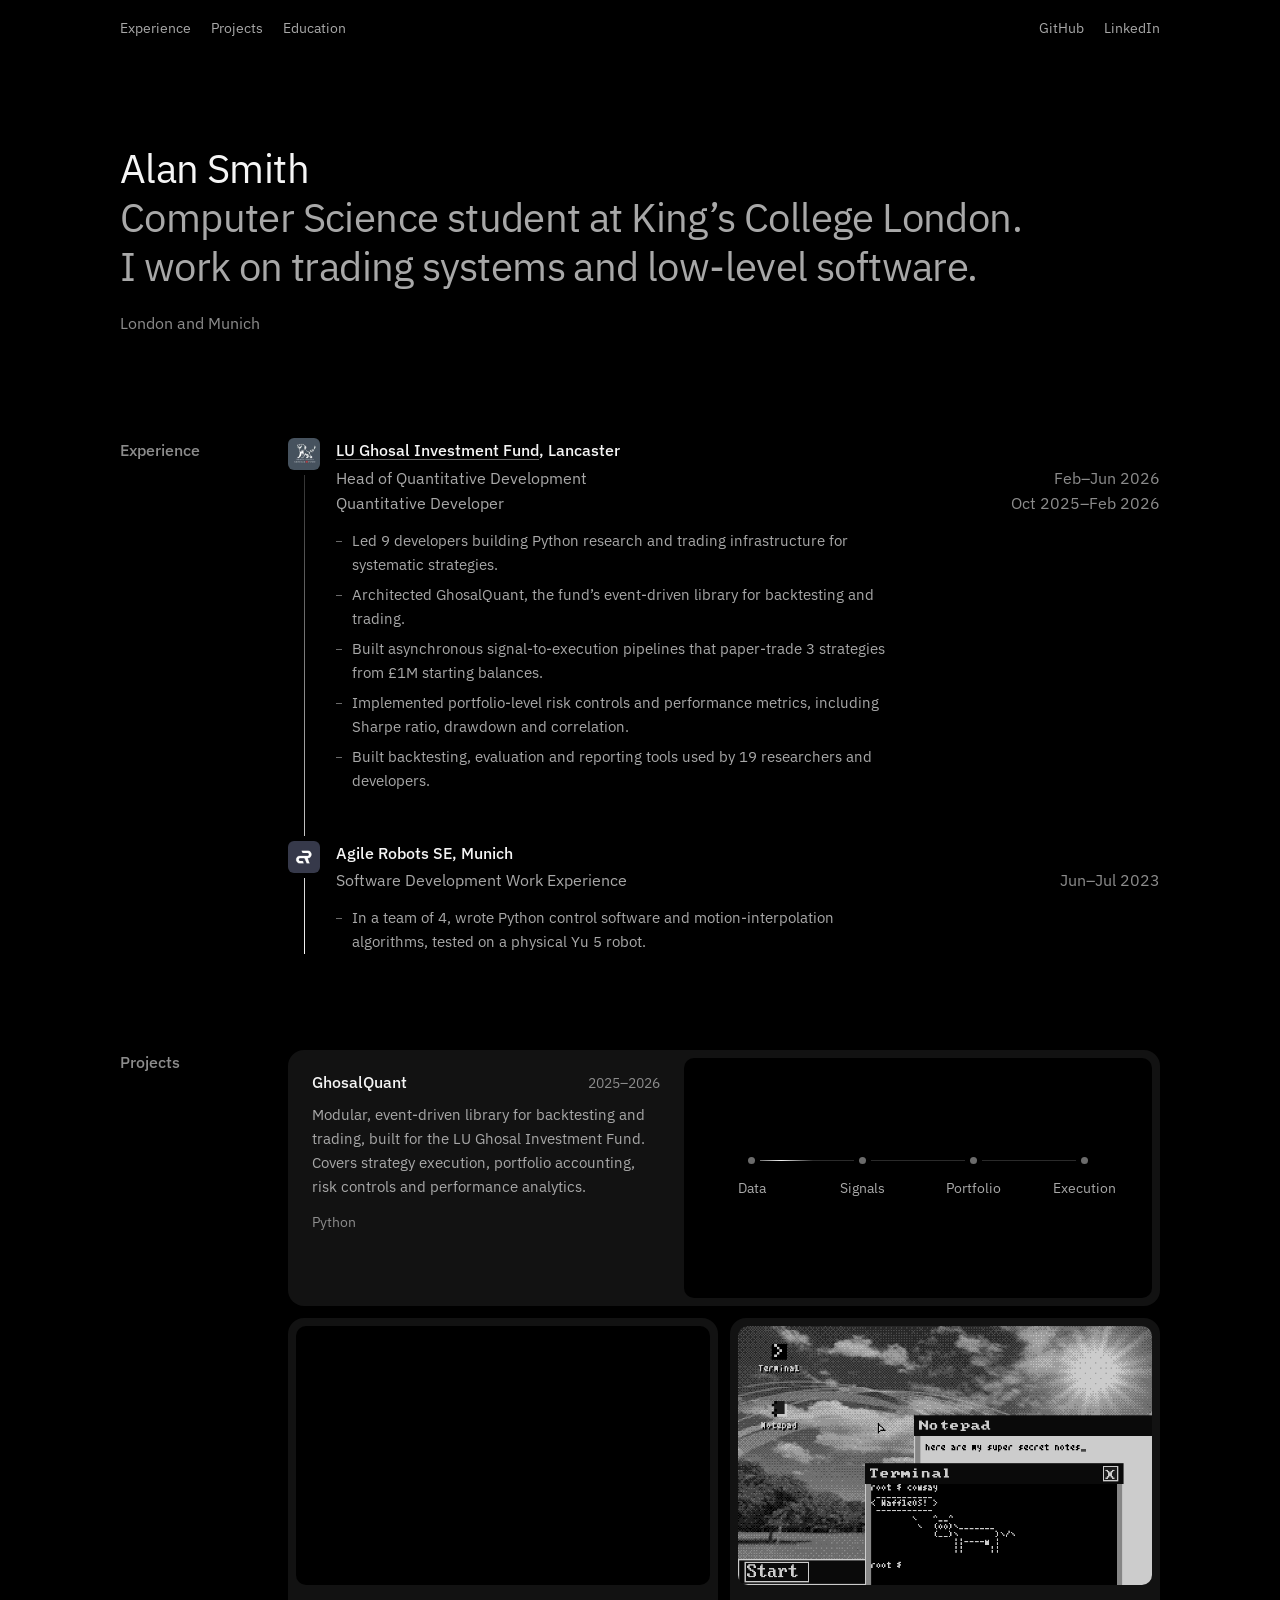
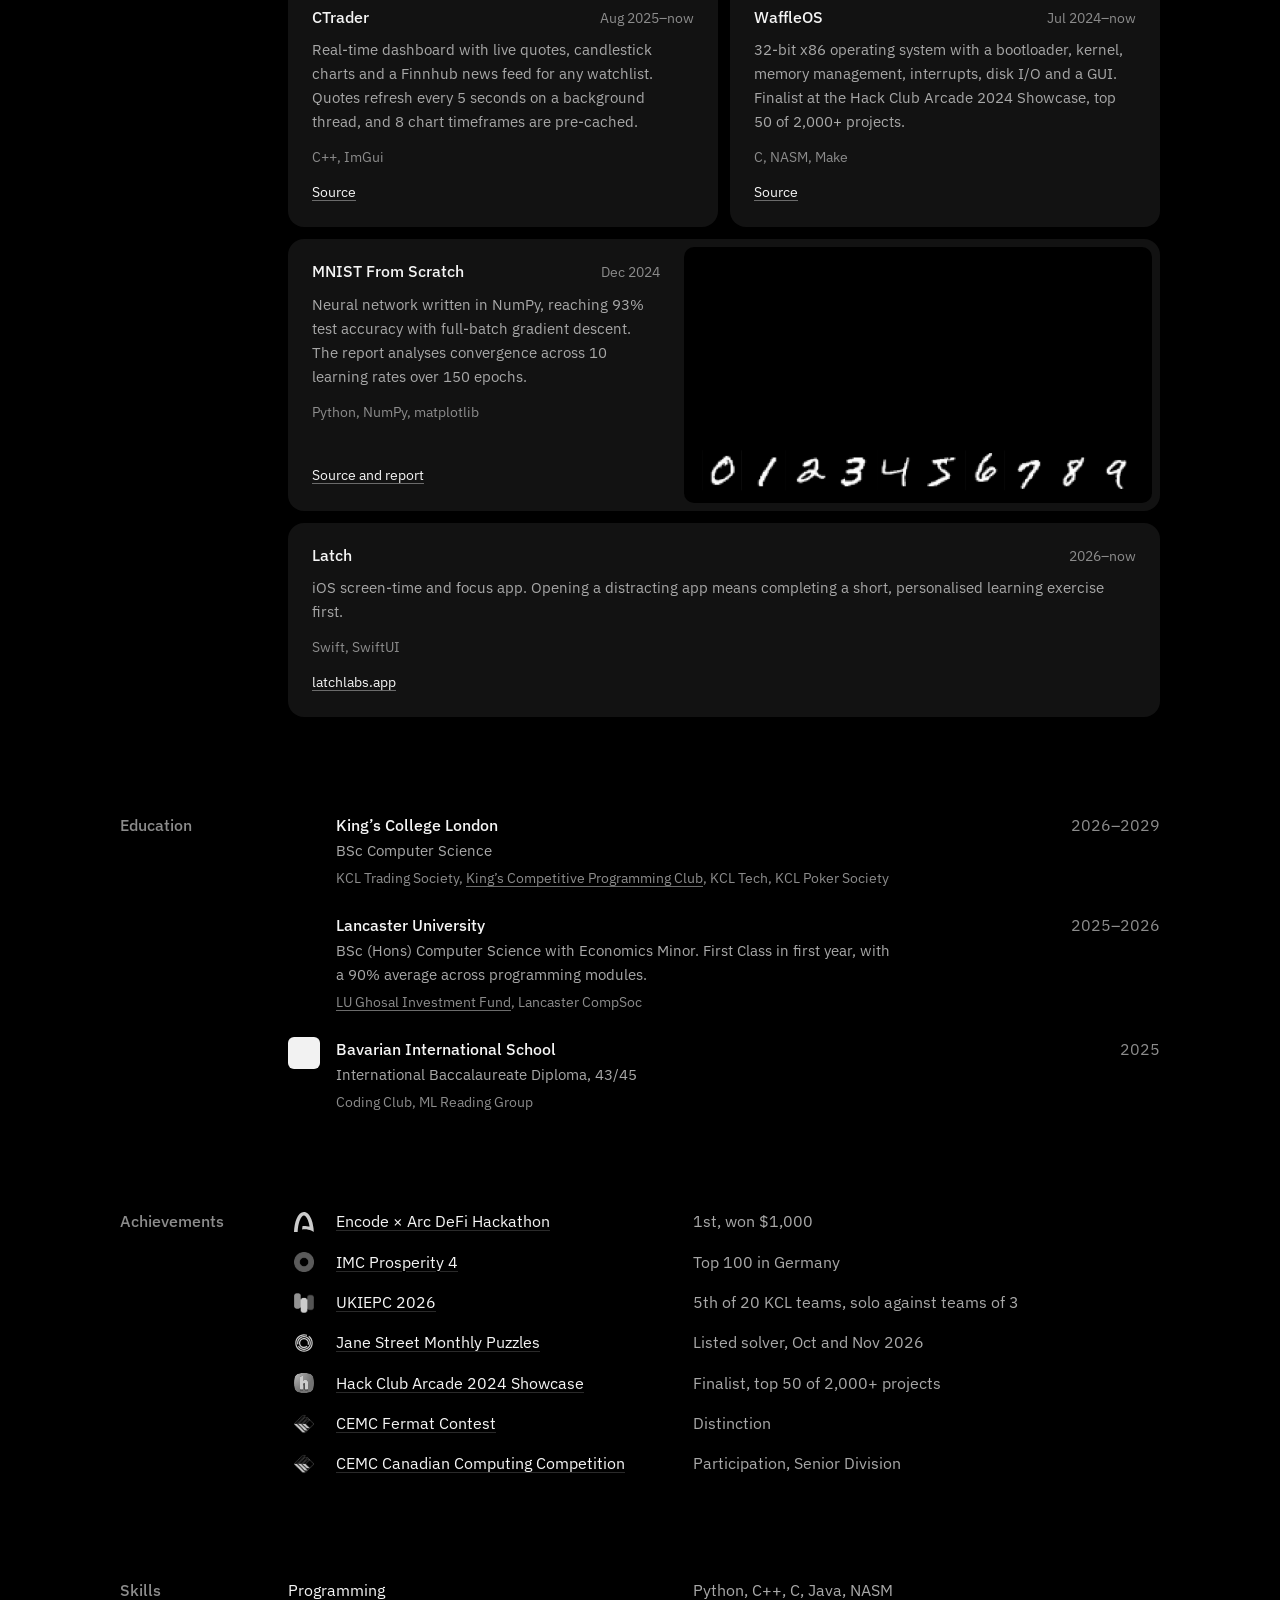
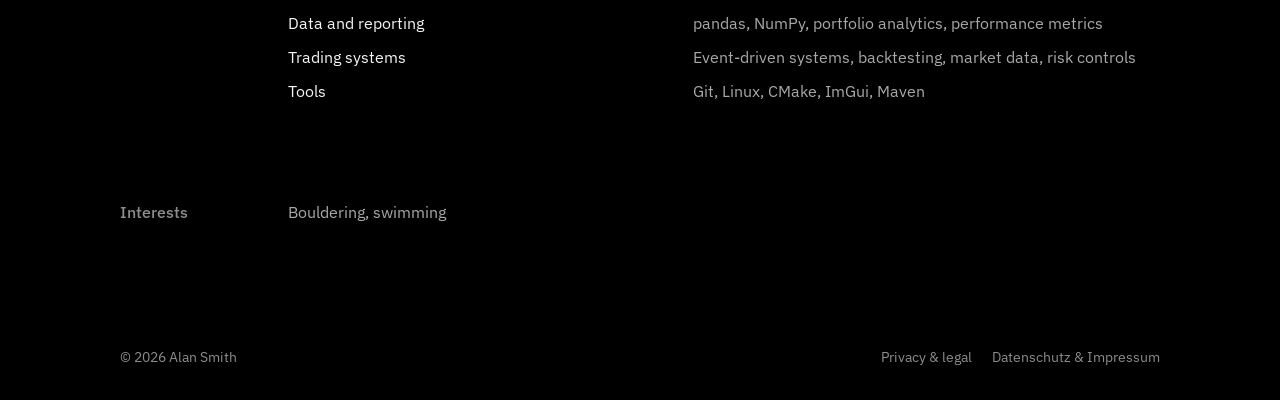
==== index.html @ 069e51bc "feat(portfolio): show school and company logos in colour" ====
<!doctype html>
<html lang="en">
  <head>
    <meta charset="utf-8" />
    <meta
      http-equiv="Content-Security-Policy"
      content="default-src 'self'; base-uri 'none'; connect-src 'none'; font-src 'self'; form-action 'none'; frame-src 'none'; img-src 'self'; object-src 'none'; script-src 'self'; style-src 'self'; style-src-attr 'unsafe-inline'"
    />
    <meta name="referrer" content="no-referrer" />
    <meta name="viewport" content="width=device-width, initial-scale=1" />
    <meta name="theme-color" content="#000000" />
    <meta
      name="description"
      content="Alan Smith is a Computer Science student at King’s College London who works on trading systems and low-level software."
    />
    <meta name="author" content="Alan Smith" />
    <meta property="og:type" content="website" />
    <meta property="og:url" content="https://alan-d-smith.github.io/" />
    <meta property="og:title" content="Alan Smith" />
    <meta
      property="og:description"
      content="Computer Science student at King’s College London who works on trading systems and low-level software."
    />
    <meta name="twitter:card" content="summary" />
    <link rel="canonical" href="https://alan-d-smith.github.io/" />
    <title>Alan Smith</title>
    <link rel="icon" href="assets/favicon.svg" type="image/svg+xml" />
    <link rel="stylesheet" href="styles.css?v=20261105-2" />
  </head>
  <body>
    <a class="skip-link" href="#main">Skip to content</a>
    <header class="site-header">
      <nav class="site-header-inner" aria-label="Primary navigation">
        <a href="#experience">Experience</a>
        <a href="#projects">Projects</a>
        <a href="#education">Education</a>
        <a
          class="nav-external"
          href="https://github.com/alan-d-smith"
          target="_blank"
          rel="noopener noreferrer"
          >GitHub</a
        >
        <a
          href="https://www.linkedin.com/in/alan-david-smith/"
          target="_blank"
          rel="noopener noreferrer"
          >LinkedIn</a
        >
      </nav>
    </header>

    <main id="main" class="shell">
      <section class="intro">
        <h1>Alan Smith</h1>
        <p class="intro-text">
          Computer Science student at King’s College London.<br />
          I work on trading systems and low-level software.
        </p>
        <p class="intro-place">London and Munich</p>
      </section>

      <section id="experience" class="section">
        <h2>Experience</h2>
        <ol class="section-body timeline">
          <li class="timeline-item">
            <img
              class="org-logo"
              src="assets/logos/ghosal.jpeg"
              alt=""
              width="200"
              height="200"
              loading="lazy"
              decoding="async"
            />
            <h3>
              <a
                href="https://ghosal.fund/"
                target="_blank"
                rel="noopener noreferrer"
                >LU Ghosal Investment Fund</a
              >, Lancaster
            </h3>
            <dl class="roles">
              <div>
                <dt>Head of Quantitative Development</dt>
                <dd>Feb–Jun 2026</dd>
              </div>
              <div>
                <dt>Quantitative Developer</dt>
                <dd>Oct 2025–Feb 2026</dd>
              </div>
            </dl>
            <ul class="points">
              <li>
                Led 9 developers building Python research and trading
                infrastructure for systematic strategies.
              </li>
              <li>
                Architected GhosalQuant, the fund’s event-driven library for
                backtesting and trading.
              </li>
              <li>
                Built asynchronous signal-to-execution pipelines that
                paper-trade 3 strategies from £1M starting balances.
              </li>
              <li>
                Implemented portfolio-level risk controls and performance
                metrics, including Sharpe ratio, drawdown and correlation.
              </li>
              <li>
                Built backtesting, evaluation and reporting tools used by 19
                researchers and developers.
              </li>
            </ul>
          </li>
          <li class="timeline-item">
            <img
              class="org-logo"
              src="assets/logos/agile-robots.jpeg"
              alt=""
              width="200"
              height="200"
              loading="lazy"
              decoding="async"
            />
            <h3>Agile Robots SE, Munich</h3>
            <dl class="roles">
              <div>
                <dt>Software Development Work Experience</dt>
                <dd>Jun–Jul 2023</dd>
              </div>
            </dl>
            <ul class="points">
              <li>
                In a team of 4, wrote Python control software and
                motion-interpolation algorithms, tested on a physical Yu 5
                robot.
              </li>
            </ul>
          </li>
        </ol>
      </section>

      <section id="projects" class="section">
        <h2>Projects</h2>
        <div class="section-body tiles">
          <article class="tile tile-wide">
            <figure class="tile-visual pipeline-visual">
              <figcaption class="visually-hidden">
                GhosalQuant pipeline stages
              </figcaption>
              <ol class="pipeline">
                <li>Data</li>
                <li>Signals</li>
                <li>Portfolio</li>
                <li>Execution</li>
              </ol>
            </figure>
            <div class="tile-text">
              <div class="tile-head">
                <h3>GhosalQuant</h3>
                <p>2025–2026</p>
              </div>
              <p>
                Modular, event-driven library for backtesting and trading, built
                for the LU Ghosal Investment Fund. Covers strategy execution,
                portfolio accounting, risk controls and performance analytics.
              </p>
              <p class="tile-stack">Python</p>
            </div>
          </article>

          <article class="tile">
            <figure class="tile-visual">
              <img
                class="shot"
                data-project-image="ctrader"
                src="assets/ctrader.png"
                alt="CTrader real-time market data interface"
                width="1917"
                height="1017"
                loading="lazy"
                decoding="async"
              />
            </figure>
            <div class="tile-text">
              <div class="tile-head">
                <h3>CTrader</h3>
                <p>Aug 2025–now</p>
              </div>
              <p>
                Real-time dashboard with live quotes, candlestick charts and a
                Finnhub news feed for any watchlist. Quotes refresh every 5
                seconds on a background thread, and 8 chart timeframes are
                pre-cached.
              </p>
              <p class="tile-stack">C++, ImGui</p>
              <p class="tile-link">
                <a
                  href="https://github.com/alan-d-smith/CTrader"
                  target="_blank"
                  rel="noopener noreferrer"
                  >Source</a
                >
              </p>
            </div>
          </article>

          <article class="tile">
            <figure class="tile-visual">
              <img
                class="shot"
                data-project-image="waffleos"
                src="assets/waffleos.png?v=20261104-1"
                alt="WaffleOS desktop with Notepad and Terminal windows open"
                width="640"
                height="400"
                loading="lazy"
                decoding="async"
              />
            </figure>
            <div class="tile-text">
              <div class="tile-head">
                <h3>WaffleOS</h3>
                <p>Jul 2024–now</p>
              </div>
              <p>
                32-bit x86 operating system with a bootloader, kernel, memory
                management, interrupts, disk I/O and a GUI. Finalist at the Hack
                Club Arcade 2024 Showcase, top 50 of 2,000+ projects.
              </p>
              <p class="tile-stack">C, NASM, Make</p>
              <p class="tile-link">
                <a
                  href="https://github.com/alan-d-smith/WaffleOS"
                  target="_blank"
                  rel="noopener noreferrer"
                  >Source</a
                >
              </p>
            </div>
          </article>

          <article class="tile tile-wide">
            <figure class="tile-visual plots">
              <img
                class="plot"
                data-project-image="mnistAccuracy"
                src="assets/mnist-accuracy.png"
                alt="Test accuracy by epoch for different MNIST learning rates"
                width="1200"
                height="800"
                loading="lazy"
                decoding="async"
              />
              <img
                class="plot"
                data-project-image="mnistSurface"
                src="assets/mnist-surface.png"
                alt="Gradient descent paths across an optimisation surface"
                width="644"
                height="676"
                loading="lazy"
                decoding="async"
              />
              <img
                class="digits"
                data-project-image="mnistDigits"
                src="assets/mnist-digits.png?v=20261104-1"
                alt="MNIST handwritten digit samples, zero through nine"
                width="1411"
                height="130"
                loading="lazy"
                decoding="async"
              />
            </figure>
            <div class="tile-text">
              <div class="tile-head">
                <h3>MNIST From Scratch</h3>
                <p>Dec 2024</p>
              </div>
              <p>
                Neural network written in NumPy, reaching 93% test accuracy with
                full-batch gradient descent. The report analyses convergence
                across 10 learning rates over 150 epochs.
              </p>
              <p class="tile-stack">Python, NumPy, matplotlib</p>
              <p class="tile-link">
                <a
                  href="https://github.com/alan-d-smith/MNIST-From-Scratch"
                  target="_blank"
                  rel="noopener noreferrer"
                  >Source and report</a
                >
              </p>
            </div>
          </article>

          <article class="tile tile-plain">
            <div class="tile-text">
              <div class="tile-head">
                <h3>Latch</h3>
                <p>2026–now</p>
              </div>
              <p>
                iOS screen-time and focus app. Opening a distracting app means
                completing a short, personalised learning exercise first.
              </p>
              <p class="tile-stack">Swift, SwiftUI</p>
              <p class="tile-link">
                <a
                  href="https://latchlabs.app"
                  target="_blank"
                  rel="noopener noreferrer"
                  >latchlabs.app</a
                >
              </p>
            </div>
          </article>
        </div>
      </section>

      <section id="education" class="section">
        <h2>Education</h2>
        <ol class="section-body rows">
          <li class="row">
            <img
              class="org-logo"
              src="assets/logos/kcl.png"
              alt=""
              width="960"
              height="732"
              loading="lazy"
              decoding="async"
            />
            <div>
              <h3>King’s College London</h3>
              <p>BSc Computer Science</p>
              <p class="row-groups">
                KCL Trading Society,
                <a
                  href="https://kcpc.orthant.co.uk/"
                  target="_blank"
                  rel="noopener noreferrer"
                  >King’s Competitive Programming Club</a
                >, KCL Tech, KCL Poker Society
              </p>
            </div>
            <p class="row-date">2026–2029</p>
          </li>
          <li class="row">
            <img
              class="org-logo"
              src="assets/logos/lancaster.jpeg"
              alt=""
              width="900"
              height="900"
              loading="lazy"
              decoding="async"
            />
            <div>
              <h3>Lancaster University</h3>
              <p>
                BSc (Hons) Computer Science with Economics Minor. First Class in
                first year, with a 90% average across programming modules.
              </p>
              <p class="row-groups">
                <a
                  href="https://ghosal.fund/"
                  target="_blank"
                  rel="noopener noreferrer"
                  >LU Ghosal Investment Fund</a
                >, Lancaster CompSoc
              </p>
            </div>
            <p class="row-date">2025–2026</p>
          </li>
          <li class="row">
            <img
              class="org-logo org-logo-tile"
              src="assets/logos/bis.png"
              alt=""
              width="1772"
              height="1772"
              loading="lazy"
              decoding="async"
            />
            <div>
              <h3>Bavarian International School</h3>
              <p>International Baccalaureate Diploma, 43/45</p>
              <p class="row-groups">Coding Club, ML Reading Group</p>
            </div>
            <p class="row-date">2025</p>
          </li>
        </ol>
      </section>

      <section id="achievements" class="section">
        <h2>Achievements</h2>
        <dl class="section-body ledger awards">
          <div>
            <dt>
              <a
                href="https://community.arc.io/public/events/encode-arc-hackathon"
                target="_blank"
                rel="noopener noreferrer"
                ><img
                  src="assets/logos/arc.svg"
                  alt=""
                  width="20"
                  height="20"
                  loading="lazy"
                  decoding="async"
                />Encode × Arc DeFi Hackathon</a
              >
            </dt>
            <dd>1st, won $1,000</dd>
          </div>
          <div>
            <dt>
              <a
                href="https://prosperity.imc.com/"
                target="_blank"
                rel="noopener noreferrer"
                ><img
                  src="assets/logos/imc.png"
                  alt=""
                  width="20"
                  height="20"
                  loading="lazy"
                  decoding="async"
                />IMC Prosperity 4</a
              >
            </dt>
            <dd>Top 100 in Germany</dd>
          </div>
          <div>
            <dt>
              <a
                href="https://ukiepc.info/2026/"
                target="_blank"
                rel="noopener noreferrer"
                ><img
                  src="assets/logos/ukiepc.png"
                  alt=""
                  width="20"
                  height="20"
                  loading="lazy"
                  decoding="async"
                />UKIEPC 2026</a
              >
            </dt>
            <dd>5th of 20 KCL teams, solo against teams&nbsp;of&nbsp;3</dd>
          </div>
          <div>
            <dt>
              <a
                href="https://www.janestreet.com/puzzles/"
                target="_blank"
                rel="noopener noreferrer"
                ><img
                  src="assets/logos/janestreet.svg"
                  alt=""
                  width="20"
                  height="20"
                  loading="lazy"
                  decoding="async"
                />Jane Street Monthly Puzzles</a
              >
            </dt>
            <dd>Listed solver, Oct and Nov 2026</dd>
          </div>
          <div>
            <dt>
              <a
                href="https://hackclub.com/arcade"
                target="_blank"
                rel="noopener noreferrer"
                ><img
                  src="assets/logos/hackclub.svg"
                  alt=""
                  width="20"
                  height="20"
                  loading="lazy"
                  decoding="async"
                />Hack Club Arcade 2024 Showcase</a
              >
            </dt>
            <dd>Finalist, top 50 of 2,000+ projects</dd>
          </div>
          <div>
            <dt>
              <a
                href="https://cemc.uwaterloo.ca/contests/pcf"
                target="_blank"
                rel="noopener noreferrer"
                ><img
                  src="assets/logos/cemc.png"
                  alt=""
                  width="20"
                  height="20"
                  loading="lazy"
                  decoding="async"
                />CEMC Fermat Contest</a
              >
            </dt>
            <dd>Distinction</dd>
          </div>
          <div>
            <dt>
              <a
                href="https://cemc.uwaterloo.ca/contests/ccc"
                target="_blank"
                rel="noopener noreferrer"
                ><img
                  src="assets/logos/cemc.png"
                  alt=""
                  width="20"
                  height="20"
                  loading="lazy"
                  decoding="async"
                />CEMC Canadian Computing Competition</a
              >
            </dt>
            <dd>Participation, Senior Division</dd>
          </div>
        </dl>
      </section>

      <section id="skills" class="section">
        <h2>Skills</h2>
        <dl class="section-body ledger">
          <div>
            <dt>Programming</dt>
            <dd>Python, C++, C, Java, NASM</dd>
          </div>
          <div>
            <dt>Data and reporting</dt>
            <dd>pandas, NumPy, portfolio analytics, performance metrics</dd>
          </div>
          <div>
            <dt>Trading systems</dt>
            <dd>
              Event-driven systems, backtesting, market data, risk controls
            </dd>
          </div>
          <div>
            <dt>Tools</dt>
            <dd>Git, Linux, CMake, ImGui, Maven</dd>
          </div>
        </dl>
      </section>

      <section id="interests" class="section">
        <h2>Interests</h2>
        <p class="section-body">Bouldering, swimming</p>
      </section>
    </main>

    <footer class="site-footer shell">
      <p>© <span id="year">2026</span> Alan Smith</p>
      <nav class="footer-links" aria-label="Legal">
        <a href="privacy.html">Privacy &amp; legal</a>
        <a href="datenschutz.html" lang="de" hreflang="de"
          >Datenschutz &amp; Impressum</a
        >
      </nav>
    </footer>

    <script src="portfolio.config.js?v=20261104-1" defer></script>
    <script src="script.js?v=20261104-1" defer></script>
  </body>
</html>
---- styles.css ----
/* Self-hosted font: see assets/fonts/README.md for its source and licence. */
@font-face {
  font-family: "IBM Plex Sans";
  font-style: normal;
  font-weight: 100 700;
  font-display: swap;
  src: url("assets/fonts/ibm-plex-sans-latin-wght-normal.woff2") format("woff2");
}

:root {
  color-scheme: dark;
  --black: #000000;
  --surface: #121212;
  --spotlight: #262626;
  --line: #2a2a2a;
  --dot: #6b6b6b;
  --text: #f5f5f5;
  --text-2: #a8a8a8;
  --text-3: #8c8c8c;
  --font: "IBM Plex Sans", Arial, sans-serif;
  --page: 1040px;
  --gutter: 168px;
  --edge: 24px;
  --section-gap: 96px;
}

* {
  box-sizing: border-box;
}

html {
  background: var(--black);
  scroll-behavior: smooth;
  scroll-padding-top: 72px;
  scrollbar-color: var(--line) var(--black);
}

body {
  margin: 0;
  background: var(--black);
  color: var(--text-2);
  font: 400 1rem/1.6 var(--font);
  -webkit-font-smoothing: antialiased;
}

h1,
h2,
h3,
p,
dl,
dd,
ol,
ul,
figure {
  margin: 0;
  padding: 0;
}

h1,
h2,
h3 {
  font-weight: 500;
}

ol,
ul {
  list-style: none;
}

img,
svg {
  display: block;
  max-width: 100%;
  height: auto;
}

a {
  color: inherit;
  text-decoration: underline;
  text-decoration-color: var(--dot);
  text-decoration-thickness: 1px;
  text-underline-offset: 0.2em;
  transition:
    color 150ms ease,
    text-decoration-color 150ms ease;
}

a:hover {
  color: var(--text);
  text-decoration-color: var(--text);
}

a:focus-visible {
  border-radius: 2px;
  outline: 2px solid var(--text);
  outline-offset: 3px;
}

.visually-hidden {
  position: absolute;
  width: 1px;
  height: 1px;
  overflow: hidden;
  clip-path: inset(50%);
  white-space: nowrap;
}

.skip-link {
  position: fixed;
  z-index: 100;
  top: 12px;
  left: 12px;
  padding: 8px 12px;
  transform: translateY(-200%);
  border-radius: 6px;
  background: var(--text);
  color: var(--black);
  font-weight: 500;
  text-decoration: none;
}

.skip-link:focus {
  transform: none;
}

.shell {
  width: min(var(--page), 100% - 2 * var(--edge));
  margin-inline: auto;
}

/* Header: the fade below it is Magic UI's Progressive Blur. */
.site-header {
  position: sticky;
  z-index: 20;
  top: 0;
}

.site-header::before {
  position: absolute;
  z-index: -1;
  inset: 0 0 -24px;
  background: linear-gradient(rgb(0 0 0 / 88%), rgb(0 0 0 / 0%));
  content: "";
  pointer-events: none;
  backdrop-filter: blur(10px);
  mask-image: linear-gradient(#000 55%, transparent);
}

.site-header-inner {
  display: flex;
  align-items: center;
  gap: 20px;
  width: min(var(--page), 100% - 2 * var(--edge));
  height: 56px;
  margin-inline: auto;
  font-size: 0.875rem;
}

.site-header-inner a {
  color: var(--text-2);
  text-decoration: none;
}

.site-header-inner a:hover,
.site-header-inner .identity {
  color: var(--text);
}

.nav-external {
  margin-left: auto;
}

.identity {
  margin-right: auto;
  font-weight: 500;
}

/* Intro: the two tones come from HeroUI's headline; the entrance is Magic UI's
   Blur Fade with its default 6px blur, 6px offset and 0.4s duration. */
.intro {
  padding-block: 88px 8px;
  font-size: clamp(1.75rem, 1.2rem + 2.2vw, 2.5rem);
  line-height: 1.22;
  letter-spacing: -0.015em;
}

.intro h1 {
  color: var(--text);
  font-size: inherit;
  font-weight: 400;
}

.intro-text {
  max-width: 24em;
  text-wrap: pretty;
}

.intro-place {
  margin-top: 24px;
  color: var(--text-3);
  font-size: 1rem;
  letter-spacing: 0;
}

/* Sections: name in the gutter, content on a second vertical axis. */
.section {
  display: grid;
  grid-template-columns: var(--gutter) minmax(0, 1fr);
  margin-top: var(--section-gap);
  scroll-margin-top: 72px;
}

.section h2 {
  color: var(--text-3);
  font-size: 1rem;
}

.section h3 {
  color: var(--text);
  font-size: 1rem;
}

/* Experience: the rail filling on scroll is Aceternity's Tracing Beam. */
.timeline {
  position: relative;
  view-timeline: --trace block;
}

.timeline::before,
.timeline::after {
  position: absolute;
  top: 16px;
  bottom: 0;
  left: 16px;
  width: 1px;
  background: var(--line);
  content: "";
}

.timeline::after {
  display: none;
}

.timeline-item {
  position: relative;
  padding-left: 48px;
}

.timeline-item + .timeline-item {
  margin-top: 48px;
}

.timeline-item .org-logo {
  position: absolute;
  z-index: 1;
  top: 0;
  left: 0;
  box-shadow: 0 0 0 5px var(--black);
}

/* School and company logos stay in full colour. */
.org-logo {
  width: 32px;
  height: 32px;
  border-radius: 6px;
  object-fit: contain;
}

.org-logo-tile {
  padding: 2px;
  background: #f2f2f2;
}

.roles {
  margin-top: 2px;
}

.roles div {
  display: flex;
  justify-content: space-between;
  gap: 24px;
}

.roles dd,
.row-date,
.tile-head p {
  flex: none;
  color: var(--text-3);
  font-variant-numeric: tabular-nums;
}

.points {
  max-width: 62ch;
  margin-top: 12px;
  font-size: 0.9375rem;
}

.points li {
  position: relative;
  padding-left: 16px;
}

.points li + li {
  margin-top: 6px;
}

.points li::before {
  position: absolute;
  top: 0.8em;
  left: 0;
  width: 6px;
  height: 1px;
  background: var(--dot);
  content: "";
}

/* Projects: tone-on-tone surfaces from HeroUI, with Aceternity's Card Spotlight
   (its default #262626 colour and 350px radius) following the pointer. */
.tiles {
  display: grid;
  grid-template-columns: repeat(2, minmax(0, 1fr));
  gap: 12px;
}

.tile {
  position: relative;
  display: flex;
  overflow: hidden;
  flex-direction: column;
  border-radius: 16px;
  background: var(--surface);
}

.tile::before {
  position: absolute;
  background: radial-gradient(
    350px circle at var(--spot-x, 50%) var(--spot-y, 50%),
    var(--spotlight),
    transparent 100%
  );
  content: "";
  inset: 0;
  opacity: 0;
  pointer-events: none;
  transition: opacity 250ms ease;
}

.tile-visual,
.tile-text {
  position: relative;
}

.tile-visual {
  display: grid;
  overflow: hidden;
  aspect-ratio: 16 / 10;
  margin: 8px 8px 0;
  border-radius: 10px;
  background: var(--black);
  place-items: center;
}

.tile-text {
  display: flex;
  flex: 1;
  flex-direction: column;
  padding: 20px 24px 24px;
  font-size: 0.9375rem;
}

.tile-head {
  display: flex;
  align-items: baseline;
  justify-content: space-between;
  gap: 16px;
  margin-bottom: 8px;
}

.tile-head p {
  font-size: 0.875rem;
}

.tile-stack {
  margin-top: 12px;
  color: var(--text-3);
  font-size: 0.875rem;
}

.tile-link {
  margin-top: auto;
  padding-top: 12px;
  color: var(--text);
  font-size: 0.875rem;
}

.tile-wide,
.tile-plain {
  grid-column: 1 / -1;
}

.tile-wide {
  display: grid;
  grid-template-columns: minmax(0, 5fr) minmax(0, 6fr);
}

.tile-wide .tile-text {
  grid-row: 1;
  grid-column: 1;
}

.tile-wide .tile-visual {
  grid-row: 1;
  grid-column: 2;
  aspect-ratio: auto;
  min-height: 240px;
  margin: 8px 8px 8px 0;
}

/* Greyscale at rest so the page stays monochrome; colour answers the pointer. */
.shot {
  width: 100%;
  height: 100%;
  filter: grayscale(1) brightness(0.8);
  object-fit: var(--image-fit, contain);
  object-position: var(--image-position, center);
  transition: filter 300ms ease;
}

.plots {
  grid-template-columns: 3fr 2fr;
  align-items: center;
  gap: 8px;
  padding: 12px;
}

.plot {
  width: 100%;
  filter: invert(1) grayscale(1);
  object-fit: var(--image-fit, contain);
  object-position: var(--image-position, center);
  transition: filter 300ms ease;
}

.digits {
  width: 100%;
  grid-column: 1 / -1;
}

@media (hover: hover) {
  .tile:hover::before {
    opacity: 1;
  }

  .tile:hover .shot,
  .tile:focus-within .shot {
    filter: none;
  }

  .tile:hover .plot,
  .tile:focus-within .plot {
    filter: invert(1) hue-rotate(180deg);
  }
}

/* GhosalQuant's pipeline: Magic UI's Animated Beam on a plain rail. */
.pipeline {
  position: relative;
  display: grid;
  grid-template-columns: repeat(4, minmax(0, 1fr));
  width: 100%;
  padding-inline: 12px;
  color: var(--text-2);
  font-size: 0.875rem;
  text-align: center;
  view-timeline: --beam block;
}

.pipeline::before,
.pipeline::after {
  position: absolute;
  top: 3px;
  right: calc(12.5% + 6px);
  left: calc(12.5% + 6px);
  height: 1px;
  background: var(--line);
  content: "";
}

.pipeline::after {
  display: none;
}

.pipeline li {
  position: relative;
  padding-top: 20px;
}

.pipeline li::before {
  position: absolute;
  z-index: 1;
  top: 0;
  left: calc(50% - 3.5px);
  width: 7px;
  height: 7px;
  border-radius: 50%;
  background: var(--dot);
  box-shadow: 0 0 0 5px var(--black);
  content: "";
}

/* Rows and ledgers */
.rows {
  display: grid;
  gap: 24px;
}

.row {
  display: grid;
  grid-template-columns: 32px minmax(0, 1fr) auto;
  align-items: start;
  gap: 16px;
}

.row p:not(.row-date) {
  max-width: 62ch;
  font-size: 0.9375rem;
}

.row p.row-groups {
  max-width: none;
  margin-top: 4px;
  color: var(--text-3);
  font-size: 0.875rem;
}

.ledger {
  display: grid;
  gap: 8px;
}

.ledger div {
  display: grid;
  grid-template-columns: minmax(0, 5fr) minmax(0, 6fr);
  gap: 16px;
}

.ledger dt {
  color: var(--text);
}

.ledger dd {
  text-wrap: pretty;
}

/* Achievements: logos stay grey until their link is hovered or focused. */
.awards {
  gap: 10px;
}

.awards a {
  display: inline-flex;
  align-items: center;
  gap: 16px;
  text-decoration-color: var(--line);
}

.awards a:hover {
  text-decoration-color: var(--text);
}

.awards img {
  flex: none;
  width: 20px;
  margin-inline: 6px;
  height: 20px;
  filter: grayscale(1) brightness(1.5);
  object-fit: contain;
  opacity: 0.8;
  transition:
    filter 200ms ease,
    opacity 200ms ease;
}

.awards a:hover img,
.awards a:focus-visible img {
  filter: none;
  opacity: 1;
}

.site-footer {
  display: flex;
  flex-wrap: wrap;
  justify-content: space-between;
  gap: 8px 24px;
  margin-top: var(--section-gap);
  padding-block: 24px 32px;
  color: var(--text-3);
  font-size: 0.875rem;
}

.footer-links {
  display: flex;
  flex-wrap: wrap;
  gap: 8px 20px;
}

.footer-links a {
  text-decoration: none;
}

.footer-links a:hover {
  text-decoration: underline;
}

/* Legal pages */
.legal-main {
  padding-block: 56px 0;
  overflow-wrap: anywhere;
}

.legal-main > * {
  max-width: 680px;
}

.legal-main h1 {
  color: var(--text);
  font-size: clamp(1.75rem, 1.2rem + 2.2vw, 2.5rem);
  font-weight: 400;
  line-height: 1.22;
  letter-spacing: -0.015em;
}

.legal-main h2 {
  margin-top: 48px;
  color: var(--text);
  font-size: 1.125rem;
  scroll-margin-top: 72px;
}

.legal-main p {
  margin-top: 12px;
  text-wrap: pretty;
}

.legal-contact {
  margin-top: 12px;
  font-style: normal;
}

.legal-languages {
  display: flex;
  flex-wrap: wrap;
  gap: 16px;
  margin-top: 16px;
}

.legal-languages [aria-current="page"] {
  color: var(--text);
  text-decoration: none;
}

@media (prefers-reduced-motion: no-preference) {
  .intro > * {
    animation: blur-fade 400ms ease-out both;
  }

  .intro > :nth-child(2) {
    animation-delay: 80ms;
  }

  .intro > :nth-child(3) {
    animation-delay: 160ms;
  }

  @keyframes blur-fade {
    from {
      transform: translateY(6px);
      filter: blur(6px);
      opacity: 0;
    }

    to {
      transform: none;
      filter: none;
      opacity: 1;
    }
  }

  @supports (animation-timeline: view()) {
    .timeline::after {
      display: block;
      background: linear-gradient(var(--line), var(--text));
      transform-origin: top;
      animation: trace linear both;
      animation-range: entry 30% cover 70%;
      animation-timeline: --trace;
    }

    .pipeline::after {
      display: block;
      right: auto;
      width: 64px;
      background: linear-gradient(90deg, transparent, var(--text), transparent);
      animation: beam linear both;
      animation-range: entry 80% exit 40%;
      animation-timeline: --beam;
    }

    @keyframes trace {
      from {
        transform: scaleY(0);
      }

      to {
        transform: scaleY(1);
      }
    }

    @keyframes beam {
      from {
        left: calc(12.5% + 6px);
        opacity: 0;
      }

      15% {
        opacity: 1;
      }

      85% {
        opacity: 1;
      }

      to {
        left: calc(87.5% - 70px);
        opacity: 0;
      }
    }
  }
}

@media (prefers-reduced-motion: reduce) {
  html {
    scroll-behavior: auto;
  }

  a,
  .tile::before,
  .shot,
  .plot,
  .awards img {
    transition: none;
  }
}

@media (max-width: 760px) {
  :root {
    --edge: 16px;
    --section-gap: 64px;
  }

  .intro {
    padding-top: 56px;
  }

  .section {
    grid-template-columns: minmax(0, 1fr);
    gap: 16px;
  }

  .tiles {
    grid-template-columns: minmax(0, 1fr);
  }

  .tile-wide {
    display: flex;
  }

  .tile-wide .tile-visual {
    min-height: 0;
    margin: 8px 8px 0;
  }

  .tile-wide .pipeline-visual {
    padding-block: 40px;
  }

  .tile-text {
    padding: 16px 16px 20px;
  }

  .roles div {
    flex-direction: column;
    gap: 0;
  }

  .roles div + div {
    margin-top: 6px;
  }

  .ledger {
    gap: 12px;
  }

  .ledger div {
    grid-template-columns: minmax(0, 1fr);
    gap: 0;
  }

  .row {
    grid-template-columns: 32px minmax(0, 1fr);
    gap: 0 16px;
  }

  .row-date {
    grid-column: 2;
    margin-top: 2px;
  }

  .awards dd {
    padding-left: 48px;
  }
}

@media (max-width: 400px) {
  .site-header-inner {
    gap: 12px;
    font-size: 0.8125rem;
  }
}

@media (max-width: 340px) {
  .site-header-inner {
    gap: 8px;
    font-size: 0.75rem;
  }
}
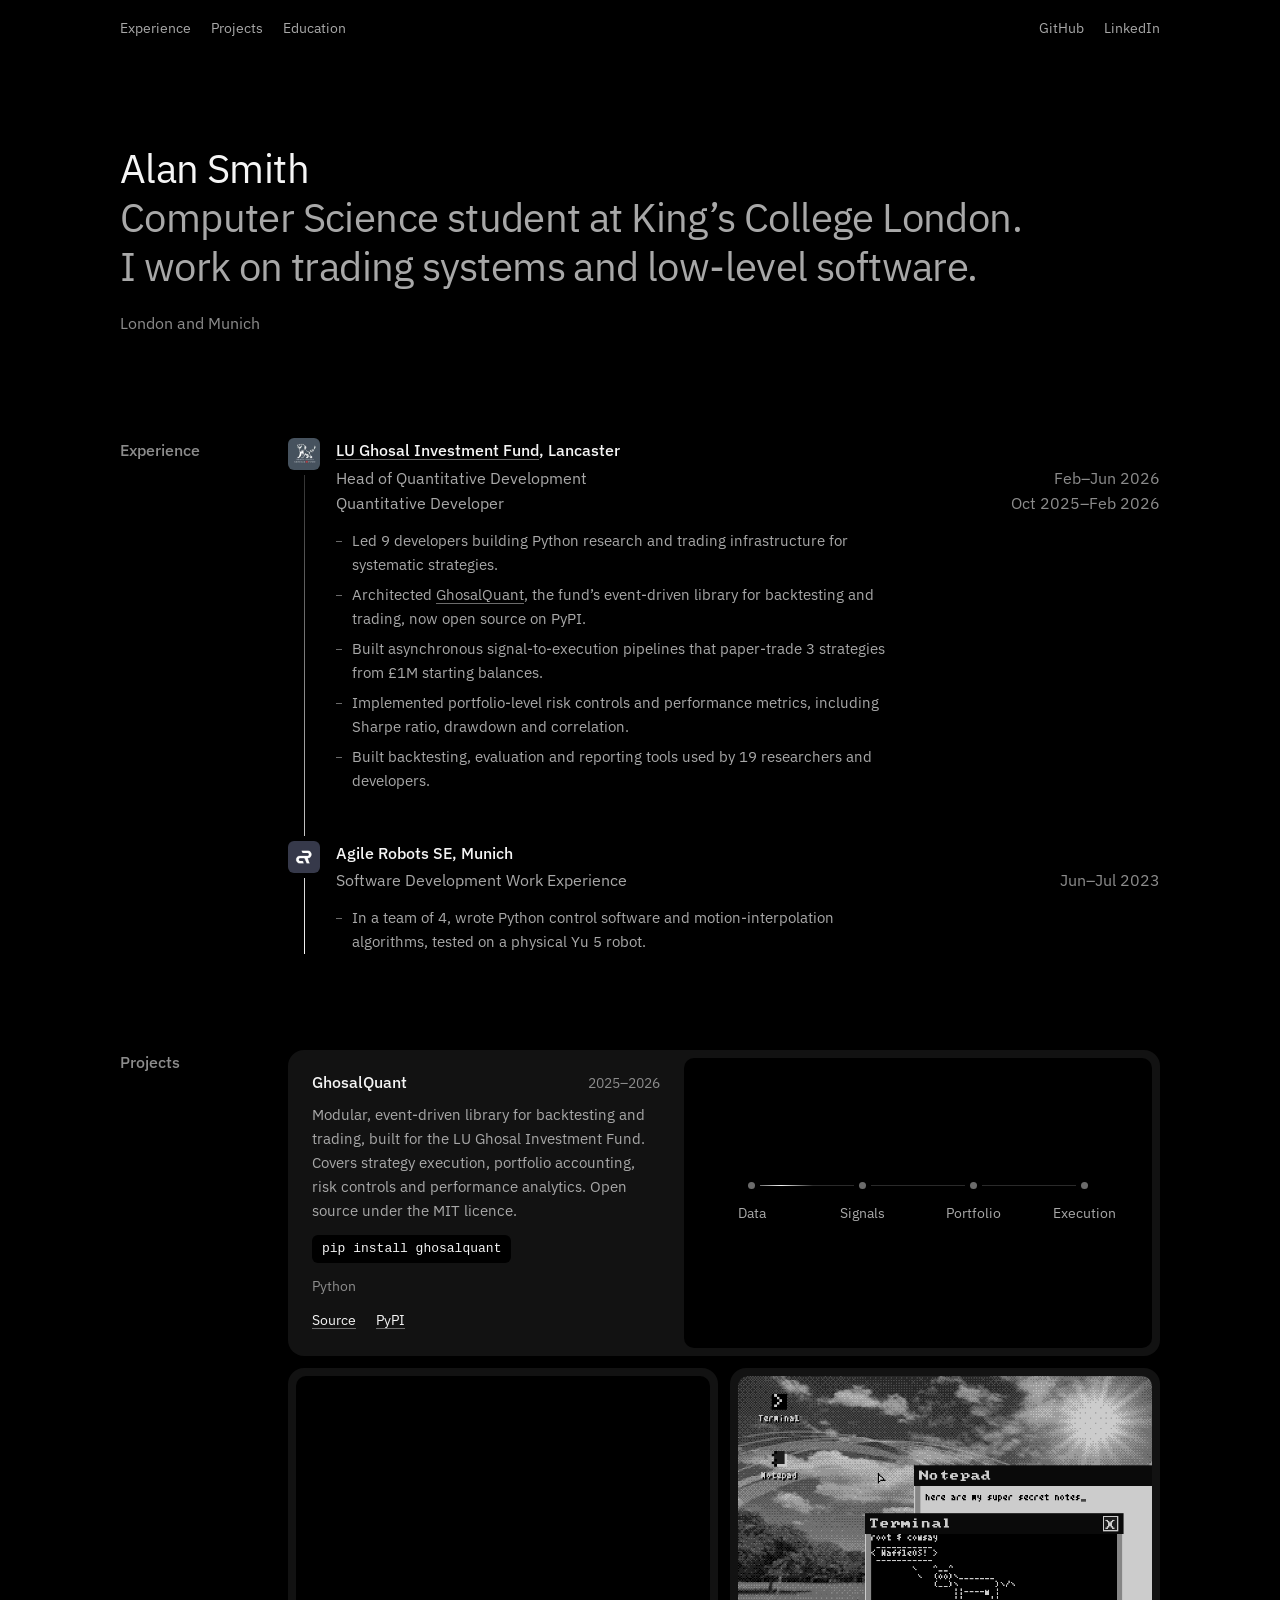
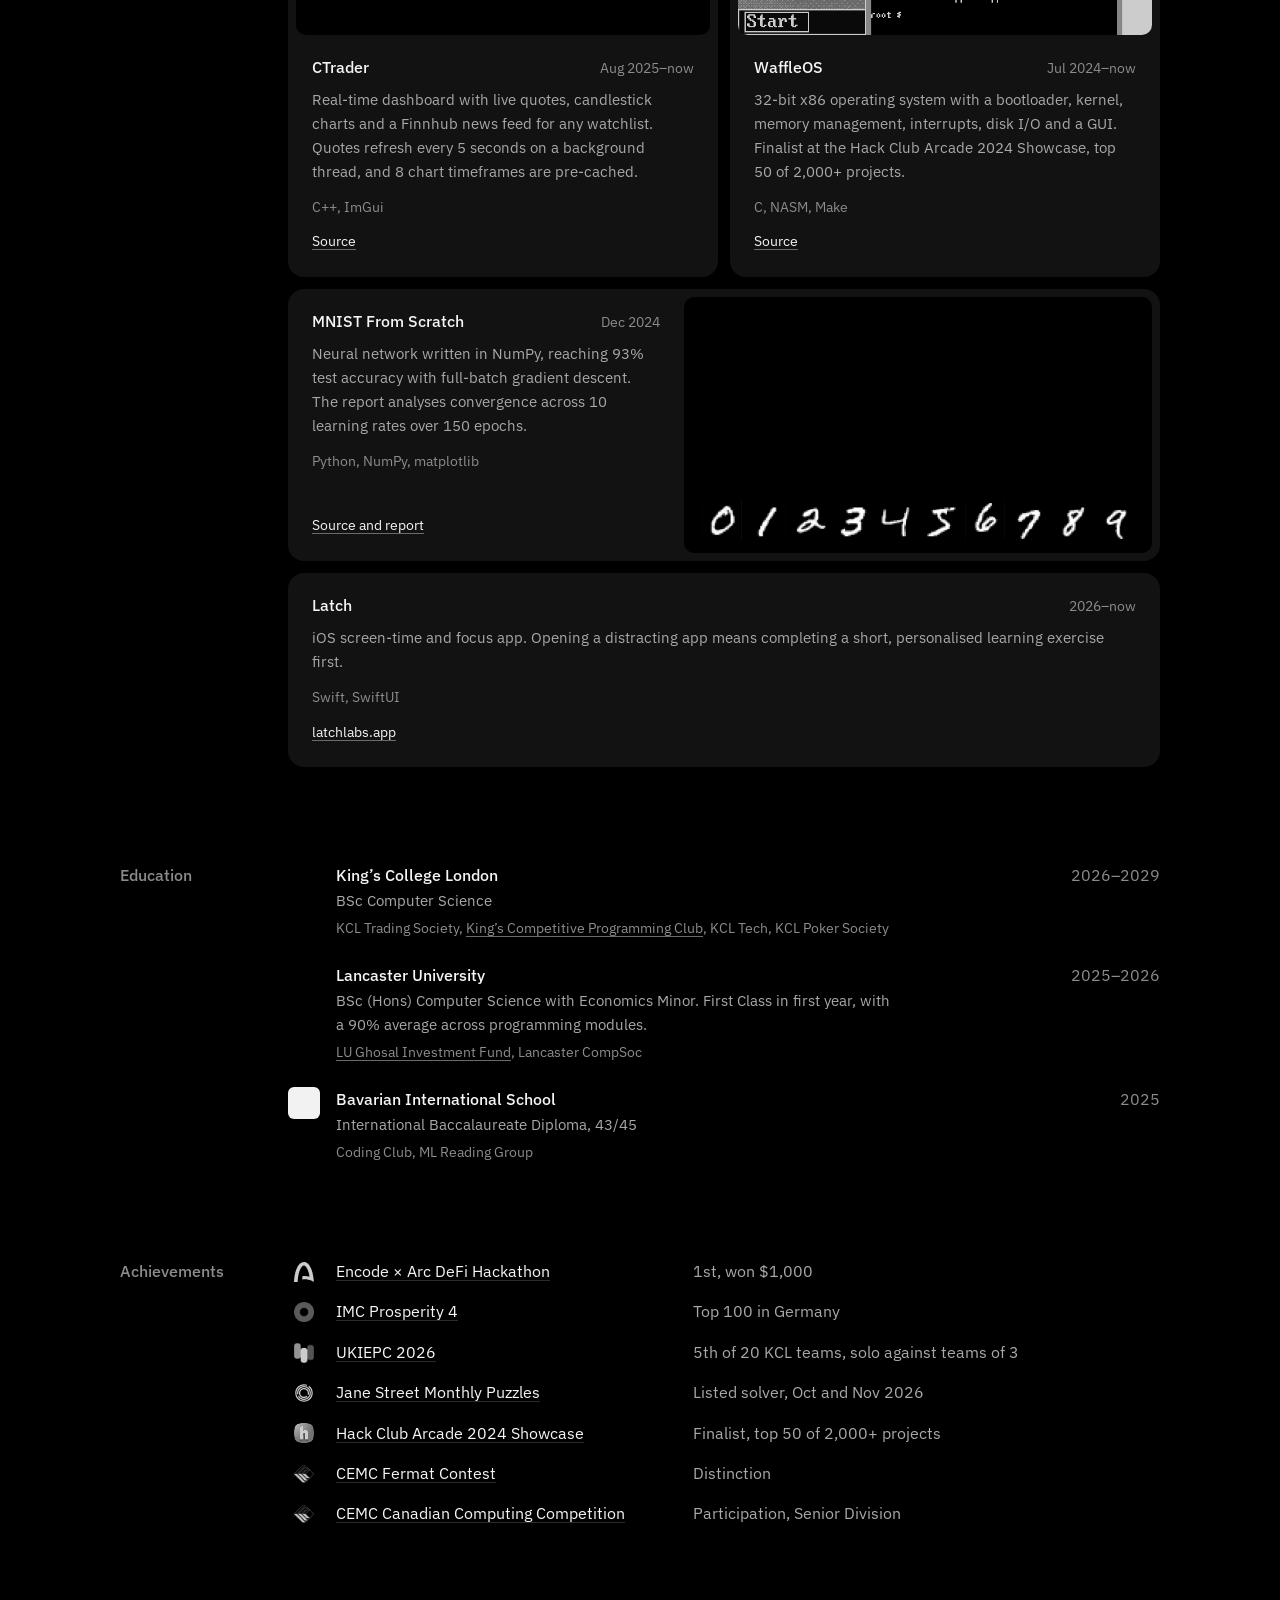
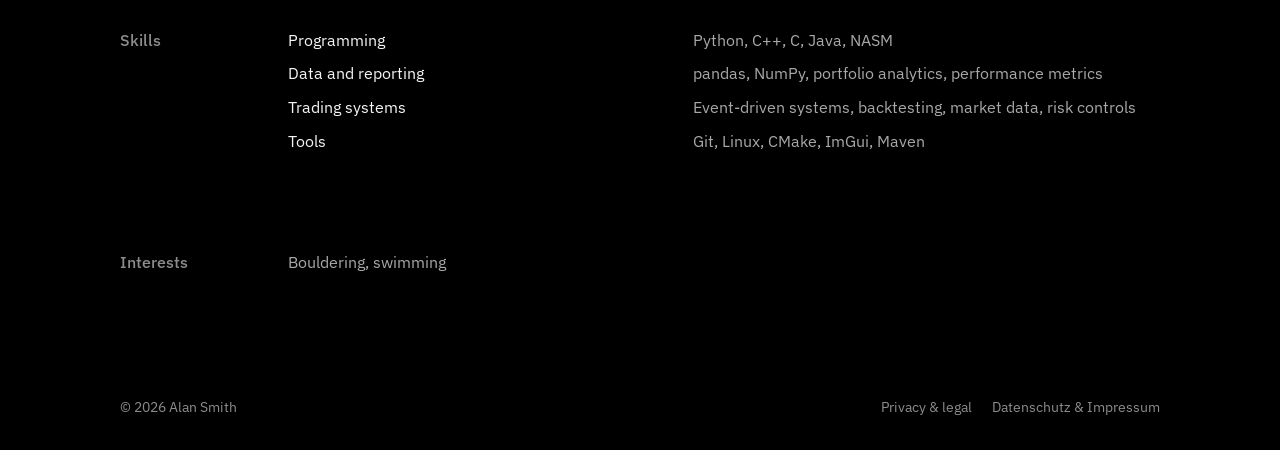
==== commit 0320ed33: "feat(portfolio): link GhosalQuant on GitHub and PyPI" ====
--- a/index.html
+++ b/index.html
@@ -25,7 +25,7 @@
     <link rel="canonical" href="https://alan-d-smith.github.io/" />
     <title>Alan Smith</title>
     <link rel="icon" href="assets/favicon.svg" type="image/svg+xml" />
-    <link rel="stylesheet" href="styles.css?v=20261105-2" />
+    <link rel="stylesheet" href="styles.css?v=20261107-1" />
   </head>
   <body>
     <a class="skip-link" href="#main">Skip to content</a>
@@ -97,8 +97,14 @@
                 infrastructure for systematic strategies.
               </li>
               <li>
-                Architected GhosalQuant, the fund’s event-driven library for
-                backtesting and trading.
+                Architected
+                <a
+                  href="https://github.com/Ghosal-Quants/GhosalQuant"
+                  target="_blank"
+                  rel="noopener noreferrer"
+                  >GhosalQuant</a
+                >, the fund’s event-driven library for backtesting and trading,
+                now open source on PyPI.
               </li>
               <li>
                 Built asynchronous signal-to-execution pipelines that
@@ -166,8 +172,24 @@
                 Modular, event-driven library for backtesting and trading, built
                 for the LU Ghosal Investment Fund. Covers strategy execution,
                 portfolio accounting, risk controls and performance analytics.
-              </p>
+                Open source under the MIT licence.
+              </p>
+              <p class="tile-install"><code>pip install ghosalquant</code></p>
               <p class="tile-stack">Python</p>
+              <p class="tile-link">
+                <a
+                  href="https://github.com/Ghosal-Quants/GhosalQuant"
+                  target="_blank"
+                  rel="noopener noreferrer"
+                  >Source</a
+                >
+                <a
+                  href="https://pypi.org/project/ghosalquant/"
+                  target="_blank"
+                  rel="noopener noreferrer"
+                  >PyPI</a
+                >
+              </p>
             </div>
           </article>
 
--- a/styles.css
+++ b/styles.css
@@ -387,10 +387,33 @@
 }
 
 .tile-link {
+  display: flex;
+  flex-wrap: wrap;
+  gap: 4px 20px;
   margin-top: auto;
   padding-top: 12px;
   color: var(--text);
   font-size: 0.875rem;
+}
+
+/* A real install command, so it gets a code face from the visitor's system fonts. */
+.tile-install {
+  margin-top: 12px;
+}
+
+.tile-install code {
+  display: inline-block;
+  padding: 4px 10px;
+  border-radius: 6px;
+  background: var(--black);
+  color: var(--text);
+  font:
+    0.8125rem/1.5 ui-monospace,
+    "SF Mono",
+    Menlo,
+    Consolas,
+    monospace;
+  user-select: all;
 }
 
 .tile-wide,
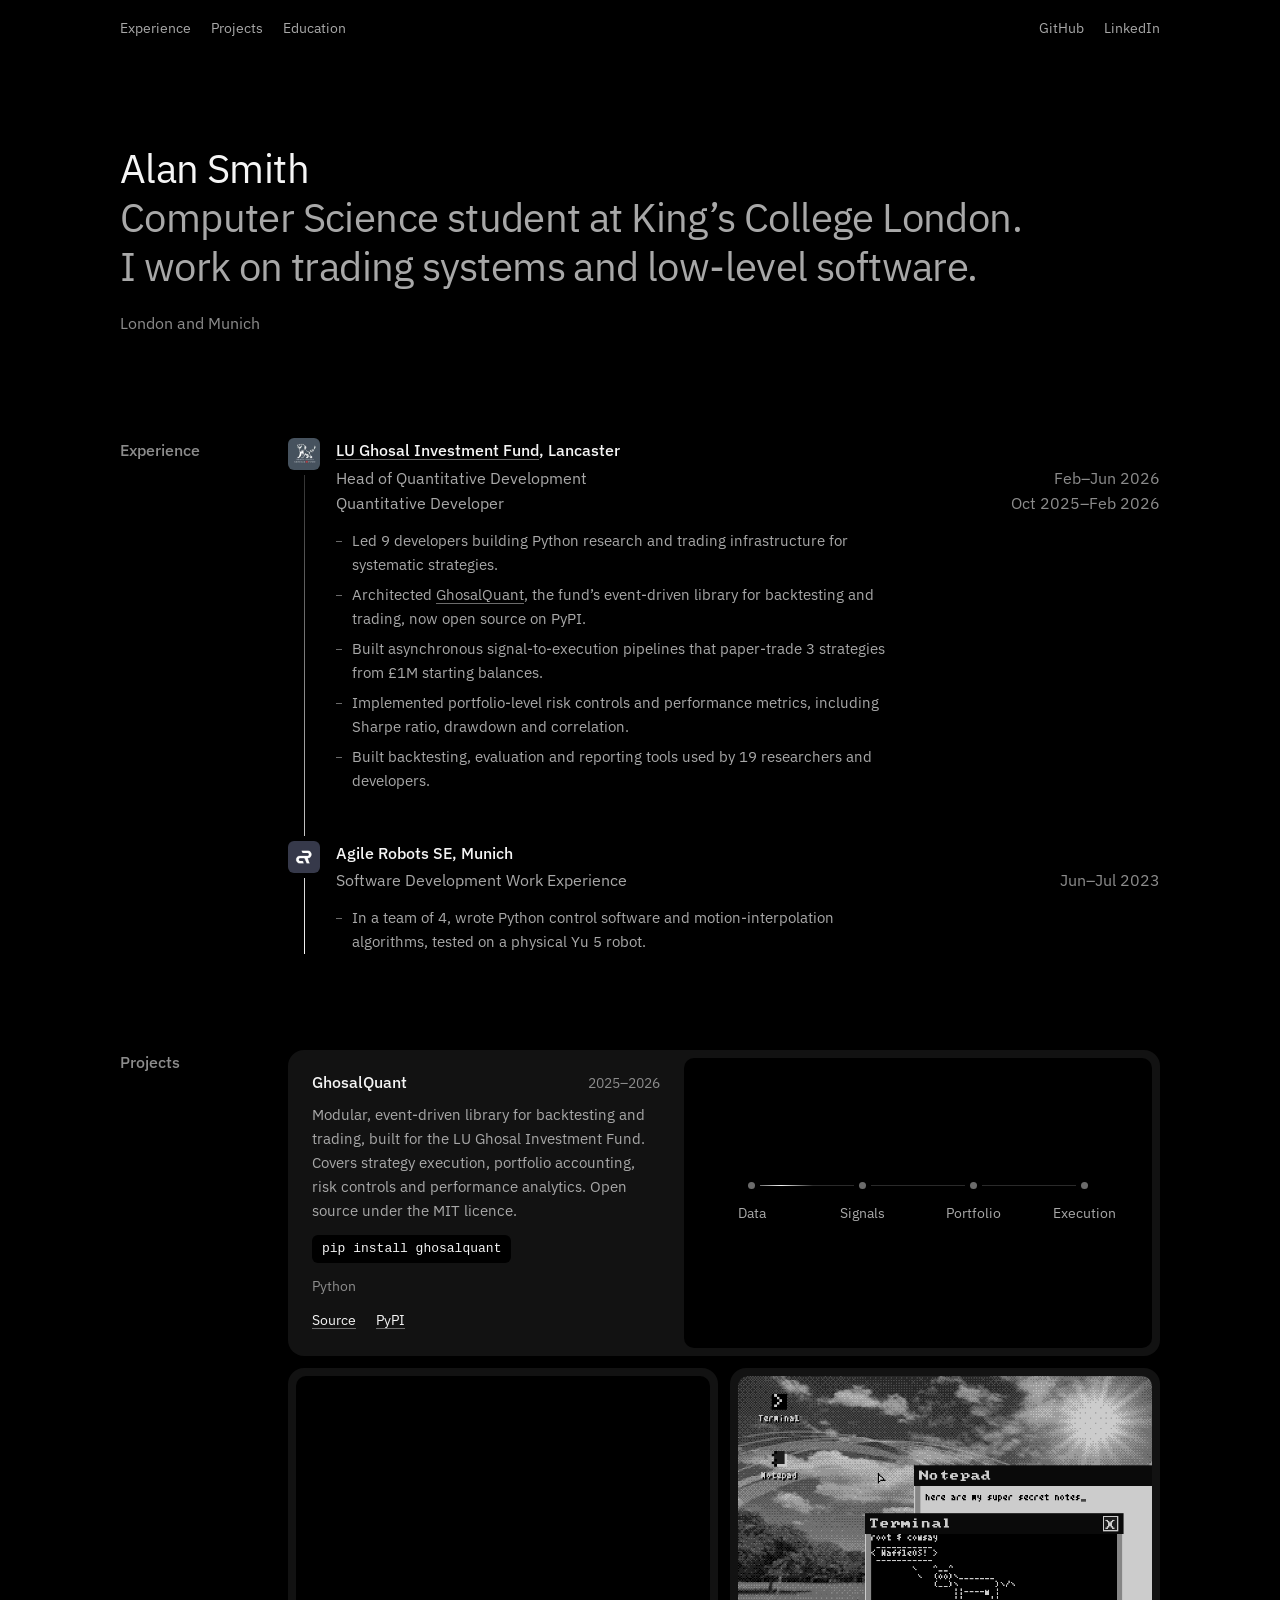
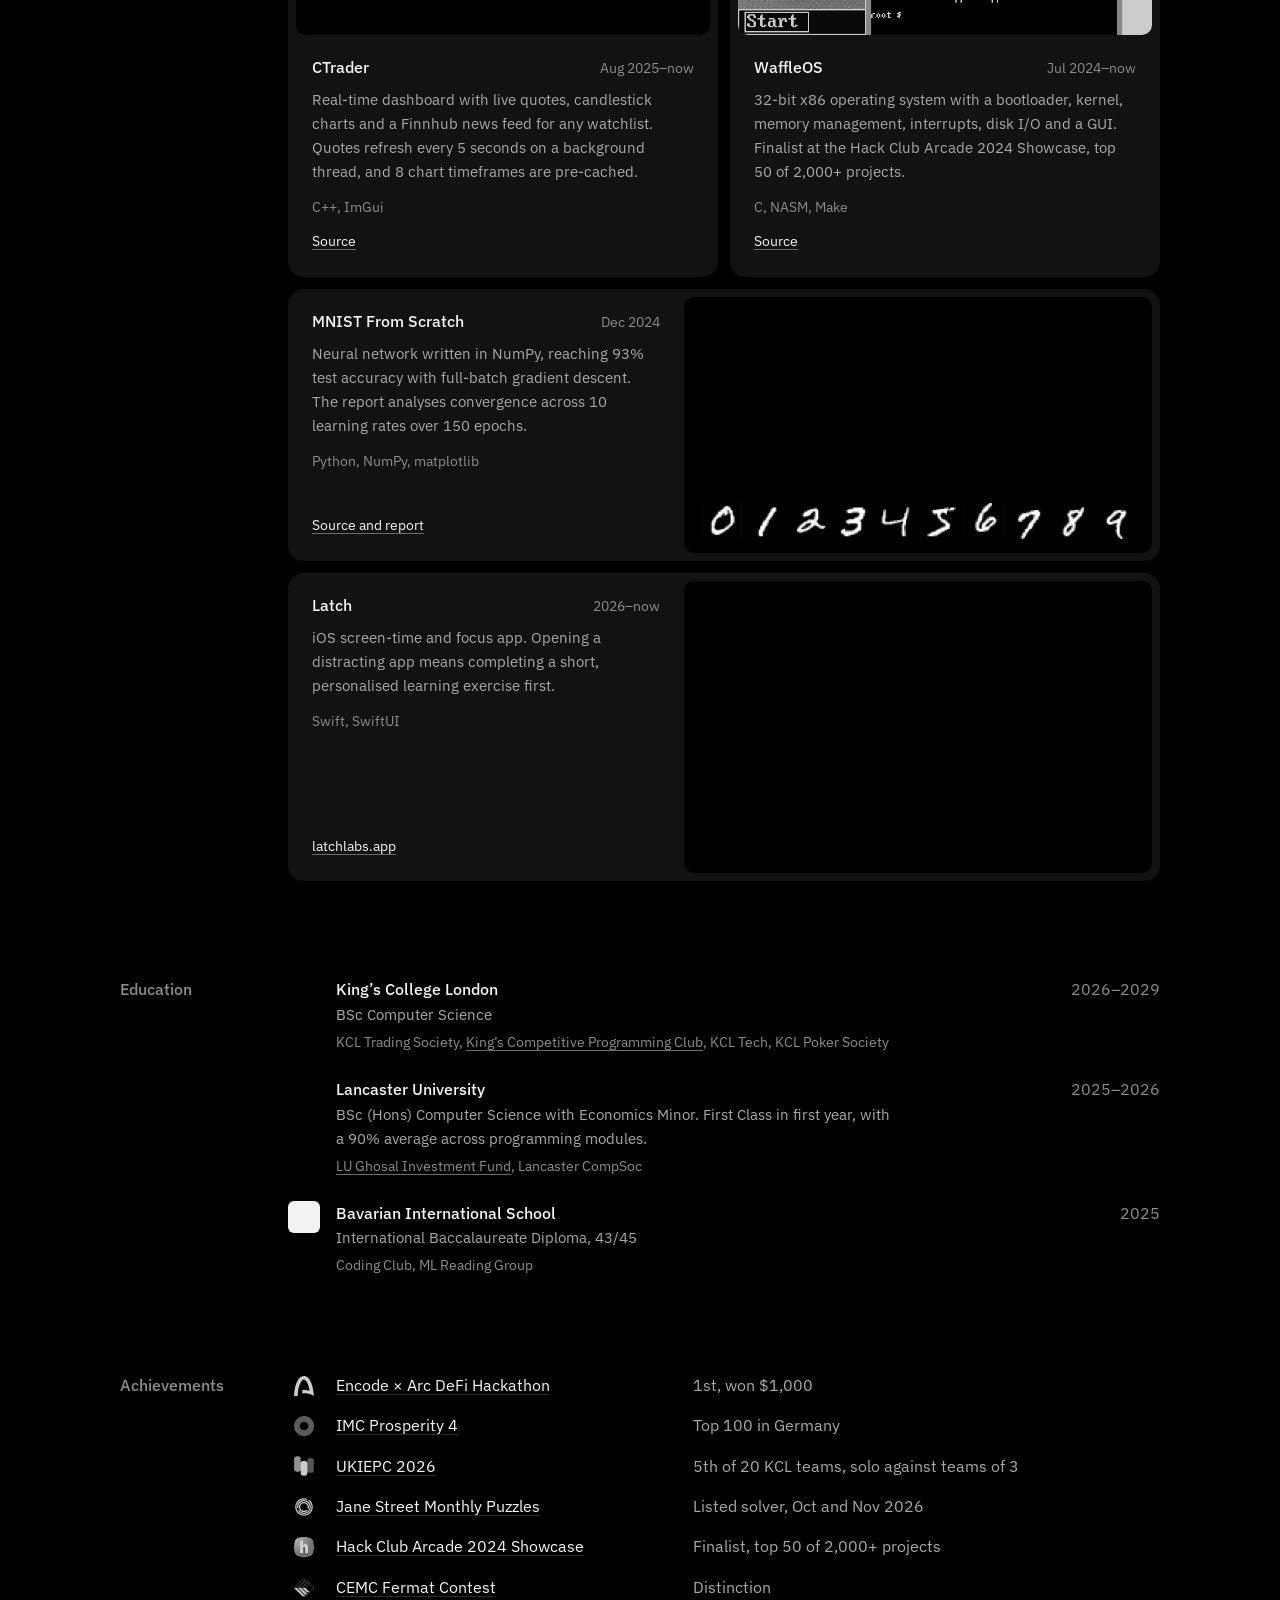
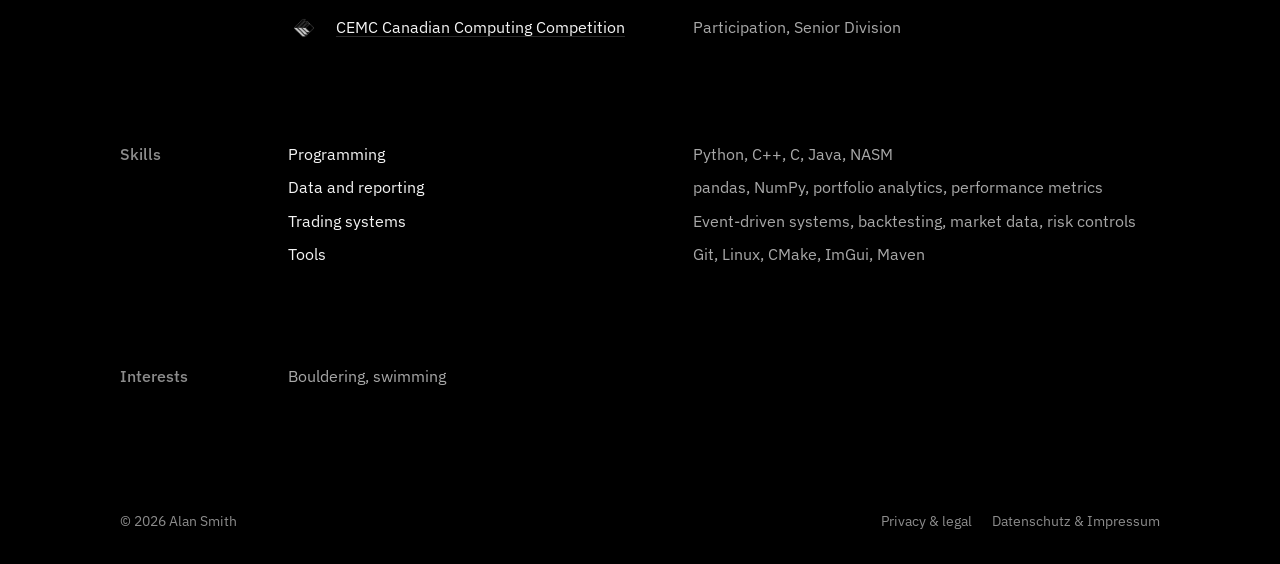
==== commit 4f95f16f: "feat(portfolio): add Latch cover image" ====
--- a/index.html
+++ b/index.html
@@ -25,7 +25,7 @@
     <link rel="canonical" href="https://alan-d-smith.github.io/" />
     <title>Alan Smith</title>
     <link rel="icon" href="assets/favicon.svg" type="image/svg+xml" />
-    <link rel="stylesheet" href="styles.css?v=20261107-1" />
+    <link rel="stylesheet" href="styles.css?v=20261107-2" />
   </head>
   <body>
     <a class="skip-link" href="#main">Skip to content</a>
@@ -319,7 +319,19 @@
             </div>
           </article>
 
-          <article class="tile tile-plain">
+          <article class="tile tile-wide">
+            <figure class="tile-visual">
+              <img
+                class="shot"
+                data-project-image="latch"
+                src="assets/latch.png"
+                alt="Latch unlock screen asking a Spanish question before Instagram opens"
+                width="1600"
+                height="1000"
+                loading="lazy"
+                decoding="async"
+              />
+            </figure>
             <div class="tile-text">
               <div class="tile-head">
                 <h3>Latch</h3>
@@ -590,7 +602,7 @@
       </nav>
     </footer>
 
-    <script src="portfolio.config.js?v=20261104-1" defer></script>
+    <script src="portfolio.config.js?v=20261107-1" defer></script>
     <script src="script.js?v=20261104-1" defer></script>
   </body>
 </html>
--- a/styles.css
+++ b/styles.css
@@ -416,13 +416,9 @@
   user-select: all;
 }
 
-.tile-wide,
-.tile-plain {
-  grid-column: 1 / -1;
-}
-
 .tile-wide {
   display: grid;
+  grid-column: 1 / -1;
   grid-template-columns: minmax(0, 5fr) minmax(0, 6fr);
 }
 
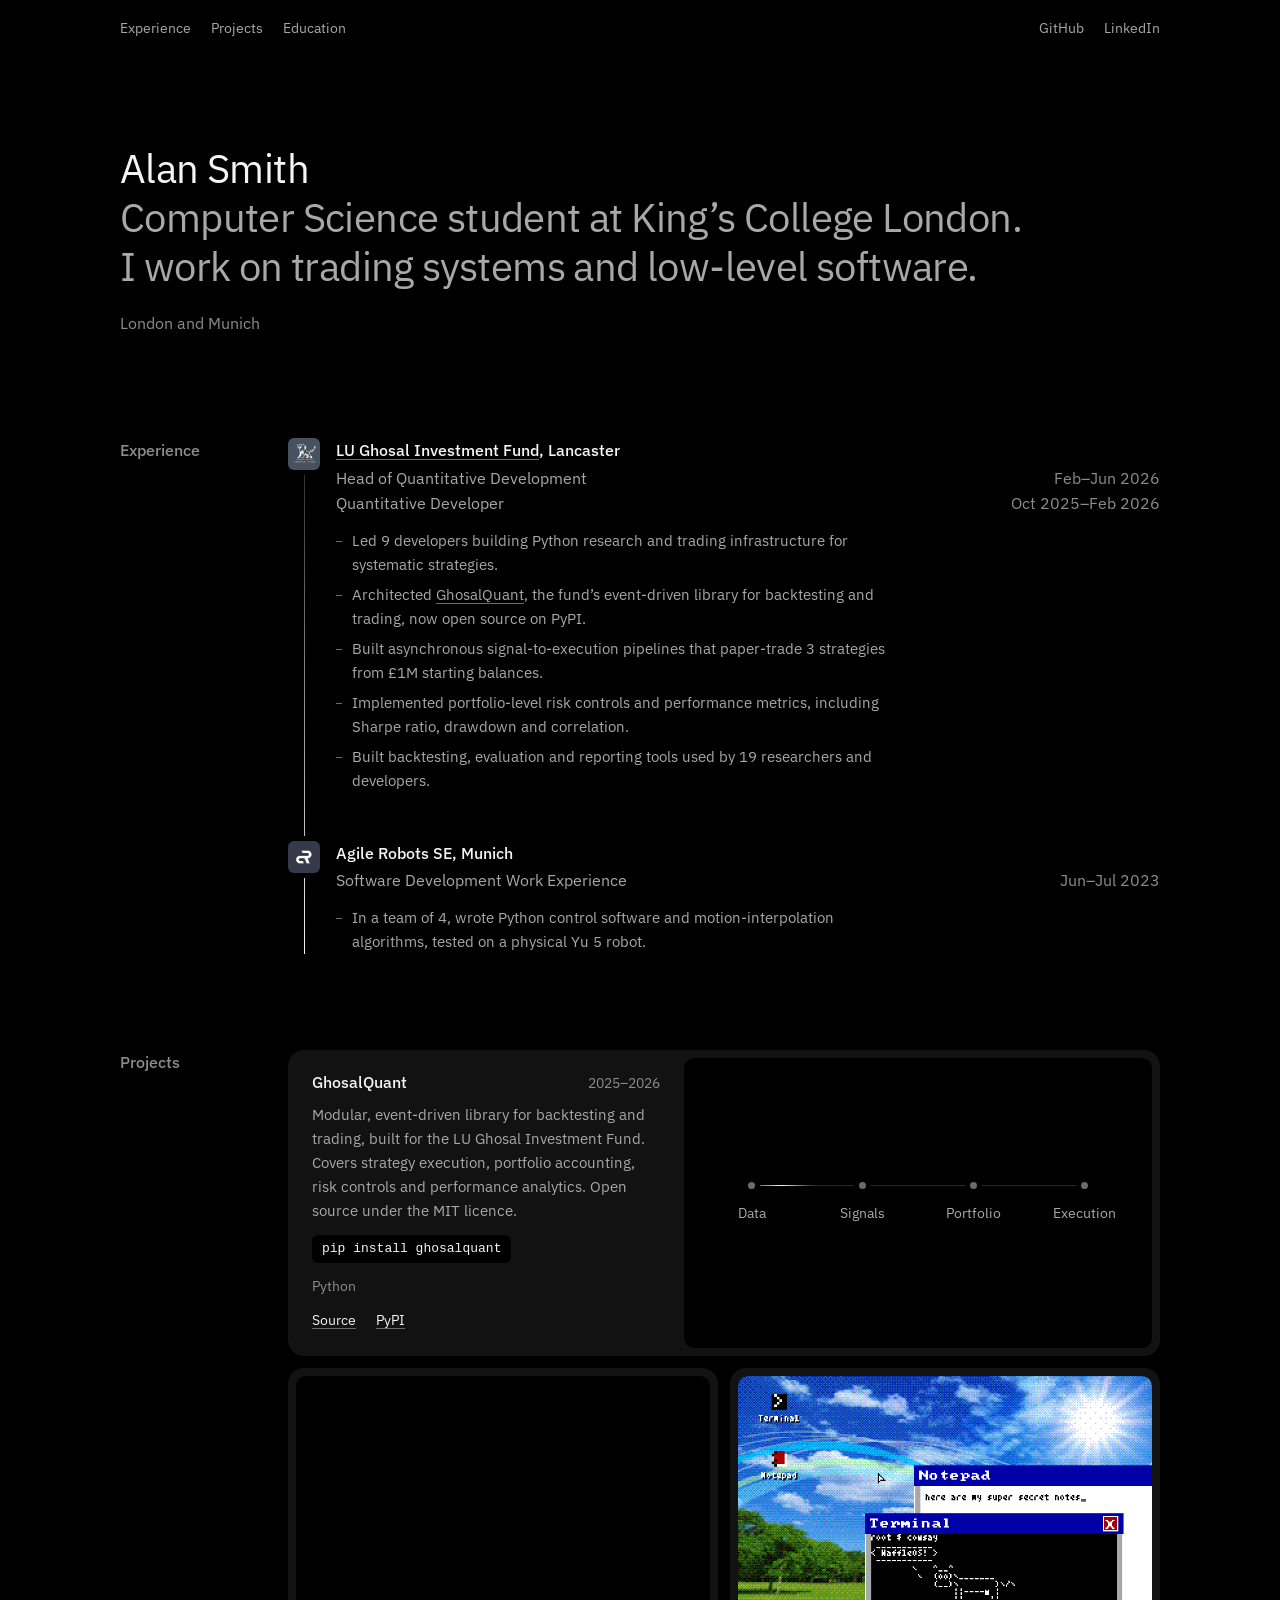
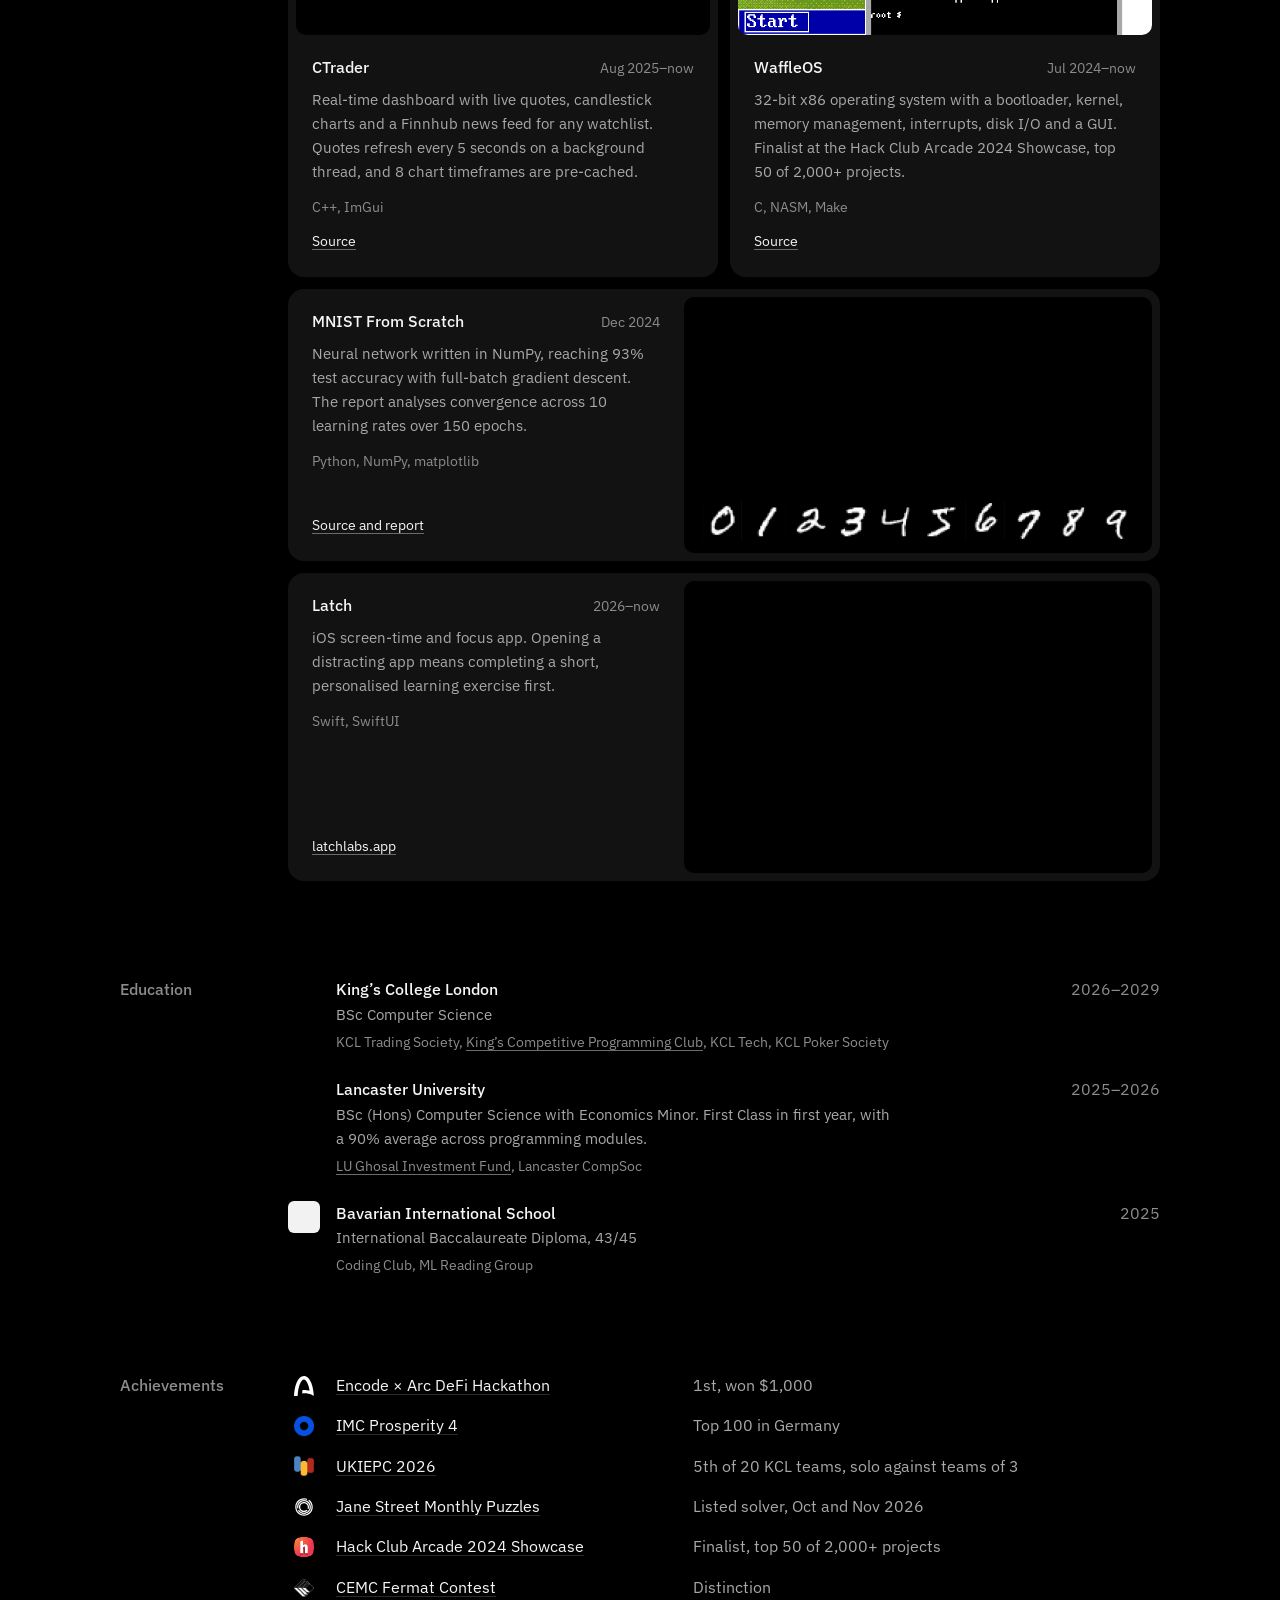
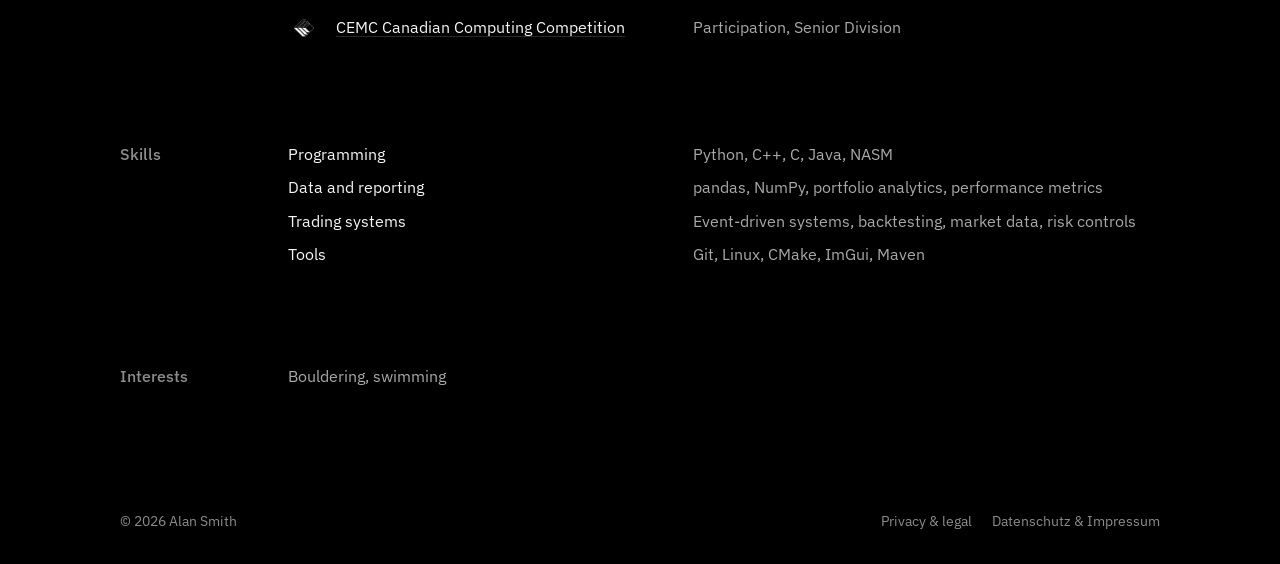
==== commit 73b5191b: "feat(portfolio): show project images and logos in colour without hover" ====
--- a/index.html
+++ b/index.html
@@ -25,7 +25,7 @@
     <link rel="canonical" href="https://alan-d-smith.github.io/" />
     <title>Alan Smith</title>
     <link rel="icon" href="assets/favicon.svg" type="image/svg+xml" />
-    <link rel="stylesheet" href="styles.css?v=20261107-2" />
+    <link rel="stylesheet" href="styles.css?v=20261118-1" />
   </head>
   <body>
     <a class="skip-link" href="#main">Skip to content</a>
@@ -324,7 +324,7 @@
               <img
                 class="shot"
                 data-project-image="latch"
-                src="assets/latch.png"
+                src="assets/latch.png?v=20261118-1"
                 alt="Latch unlock screen asking a Spanish question before Instagram opens"
                 width="1600"
                 height="1000"
--- a/styles.css
+++ b/styles.css
@@ -435,14 +435,11 @@
   margin: 8px 8px 8px 0;
 }
 
-/* Greyscale at rest so the page stays monochrome; colour answers the pointer. */
 .shot {
   width: 100%;
   height: 100%;
-  filter: grayscale(1) brightness(0.8);
   object-fit: var(--image-fit, contain);
   object-position: var(--image-position, center);
-  transition: filter 300ms ease;
 }
 
 .plots {
@@ -452,12 +449,12 @@
   padding: 12px;
 }
 
+/* Inverted to sit on the dark tile; the hue rotation restores the original line colours. */
 .plot {
   width: 100%;
-  filter: invert(1) grayscale(1);
+  filter: invert(1) hue-rotate(180deg);
   object-fit: var(--image-fit, contain);
   object-position: var(--image-position, center);
-  transition: filter 300ms ease;
 }
 
 .digits {
@@ -468,16 +465,6 @@
 @media (hover: hover) {
   .tile:hover::before {
     opacity: 1;
-  }
-
-  .tile:hover .shot,
-  .tile:focus-within .shot {
-    filter: none;
-  }
-
-  .tile:hover .plot,
-  .tile:focus-within .plot {
-    filter: invert(1) hue-rotate(180deg);
   }
 }
 
@@ -592,18 +579,7 @@
   width: 20px;
   margin-inline: 6px;
   height: 20px;
-  filter: grayscale(1) brightness(1.5);
   object-fit: contain;
-  opacity: 0.8;
-  transition:
-    filter 200ms ease,
-    opacity 200ms ease;
-}
-
-.awards a:hover img,
-.awards a:focus-visible img {
-  filter: none;
-  opacity: 1;
 }
 
 .site-footer {
@@ -763,10 +739,7 @@
   }
 
   a,
-  .tile::before,
-  .shot,
-  .plot,
-  .awards img {
+  .tile::before {
     transition: none;
   }
 }
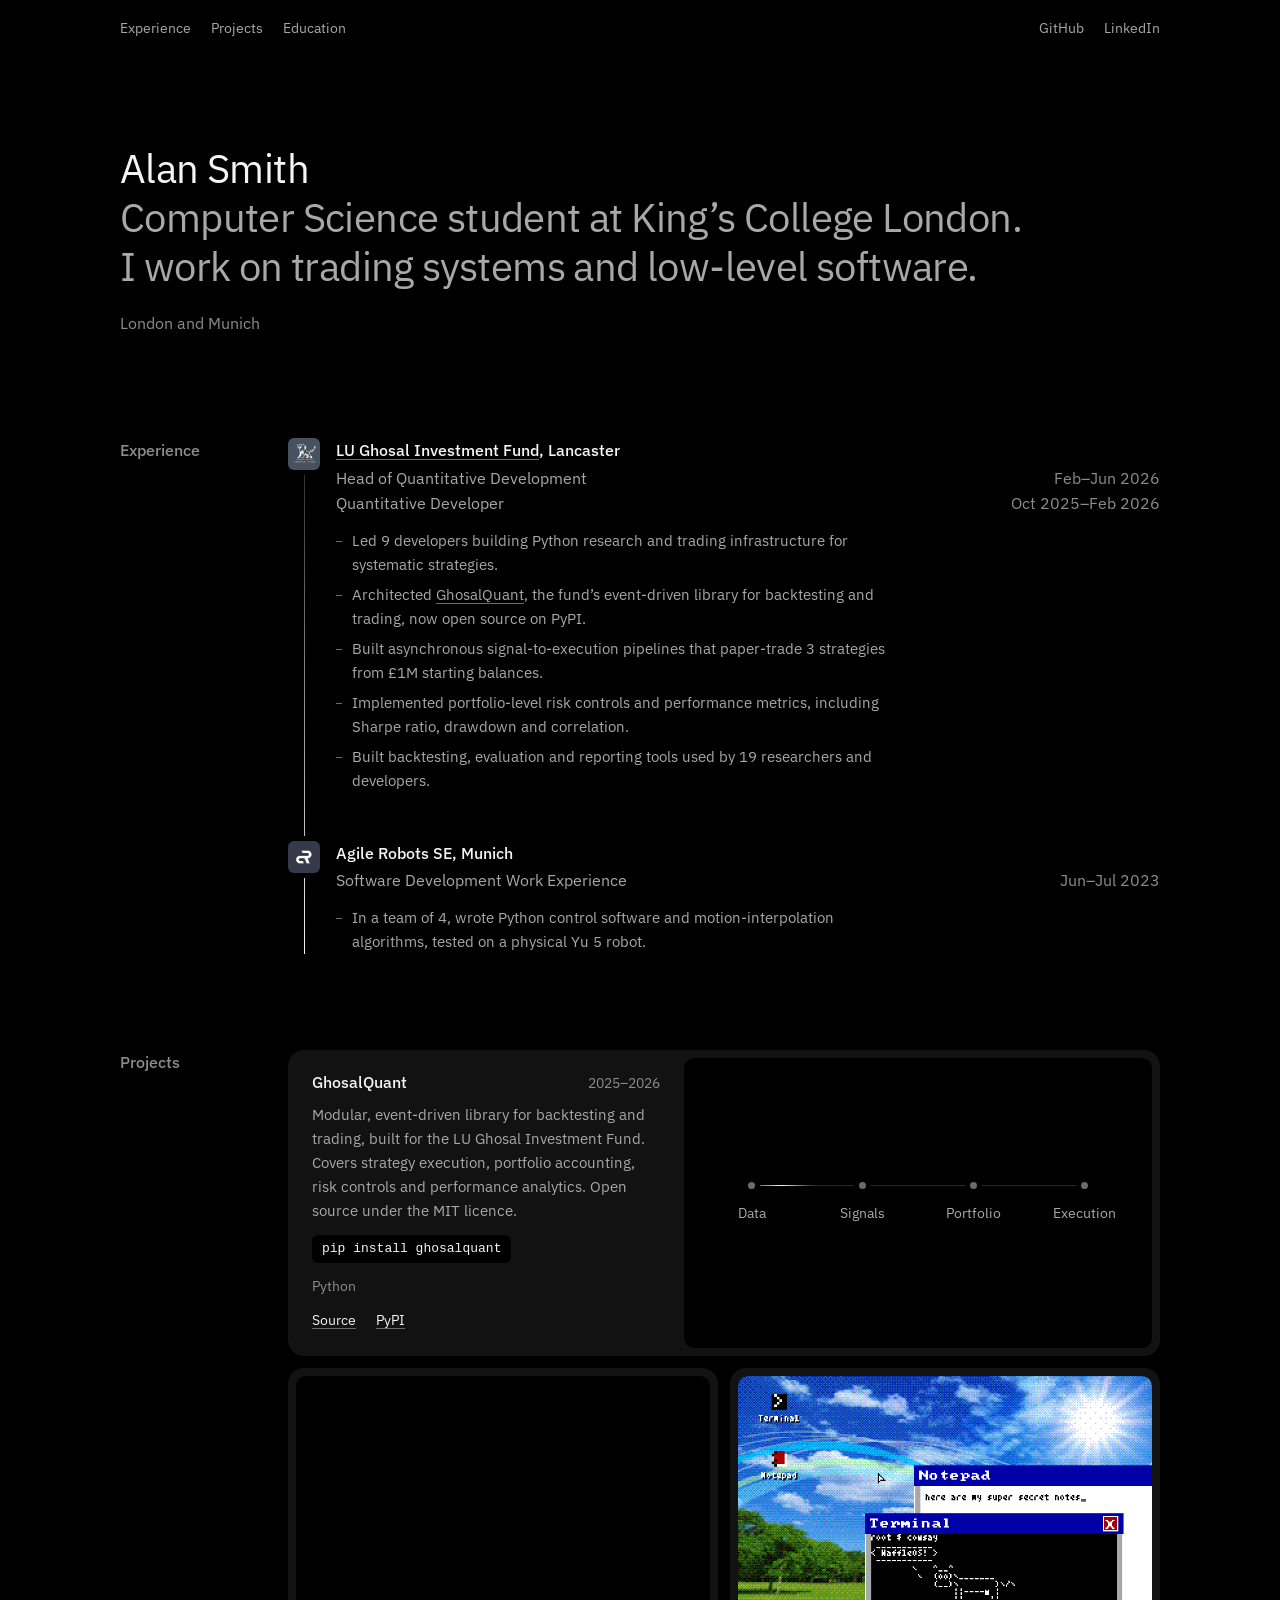
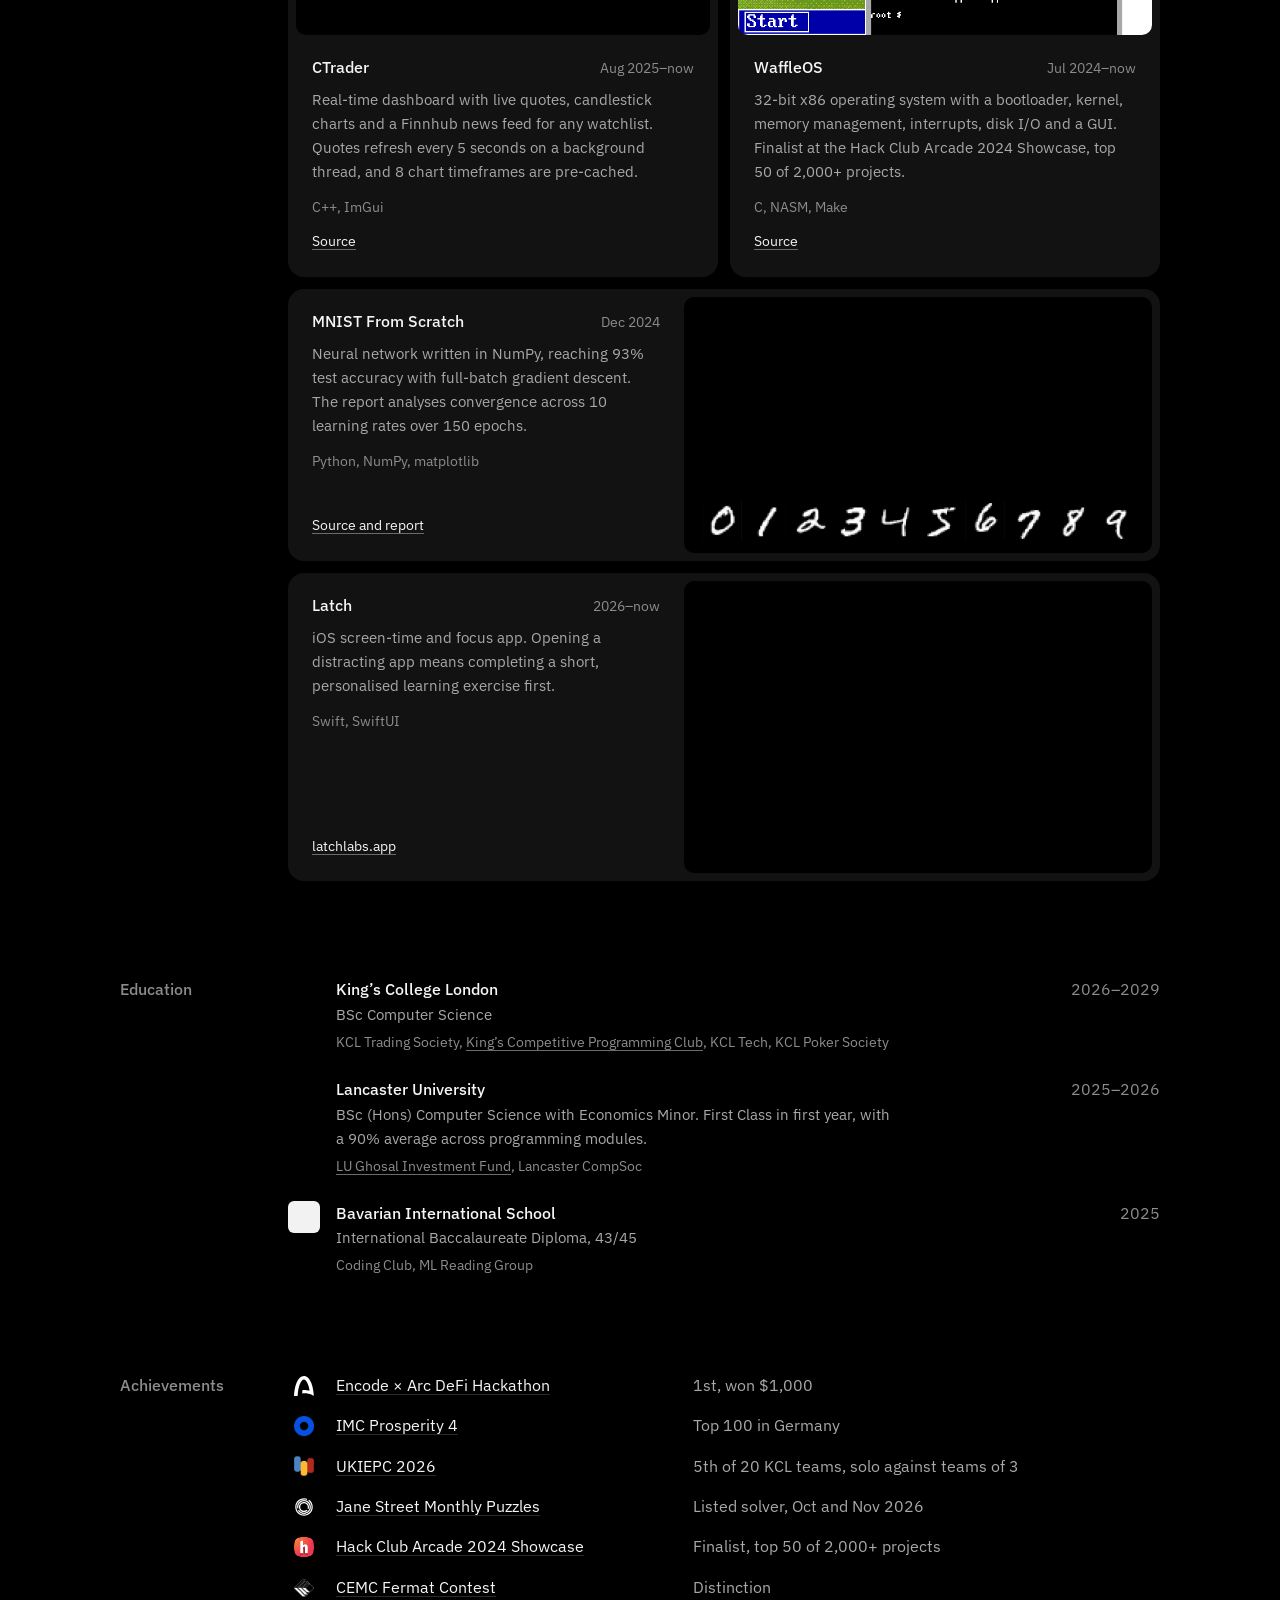
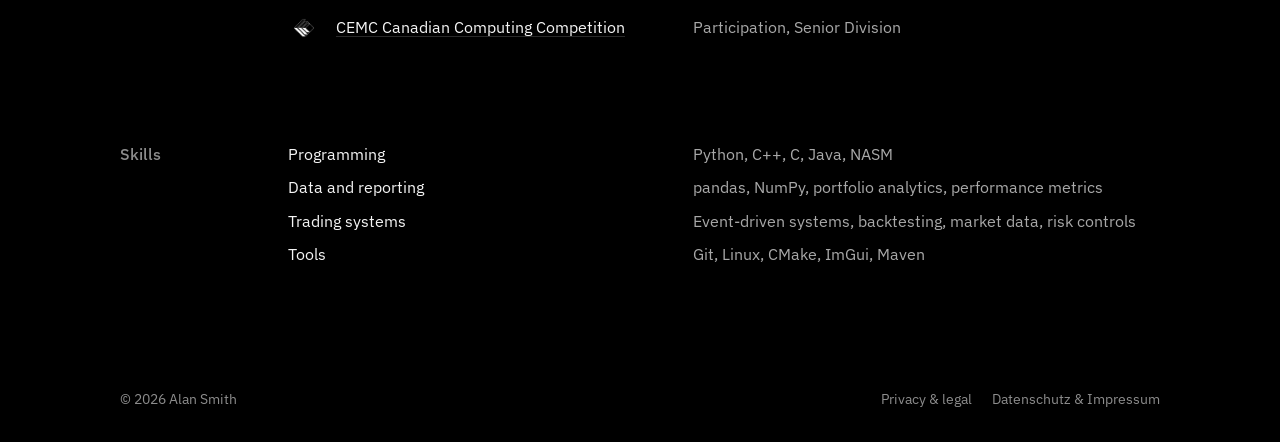
==== commit 026a439e: "feat(portfolio): remove interests section" ====
--- a/index.html
+++ b/index.html
@@ -585,11 +585,6 @@
           </div>
         </dl>
       </section>
-
-      <section id="interests" class="section">
-        <h2>Interests</h2>
-        <p class="section-body">Bouldering, swimming</p>
-      </section>
     </main>
 
     <footer class="site-footer shell">
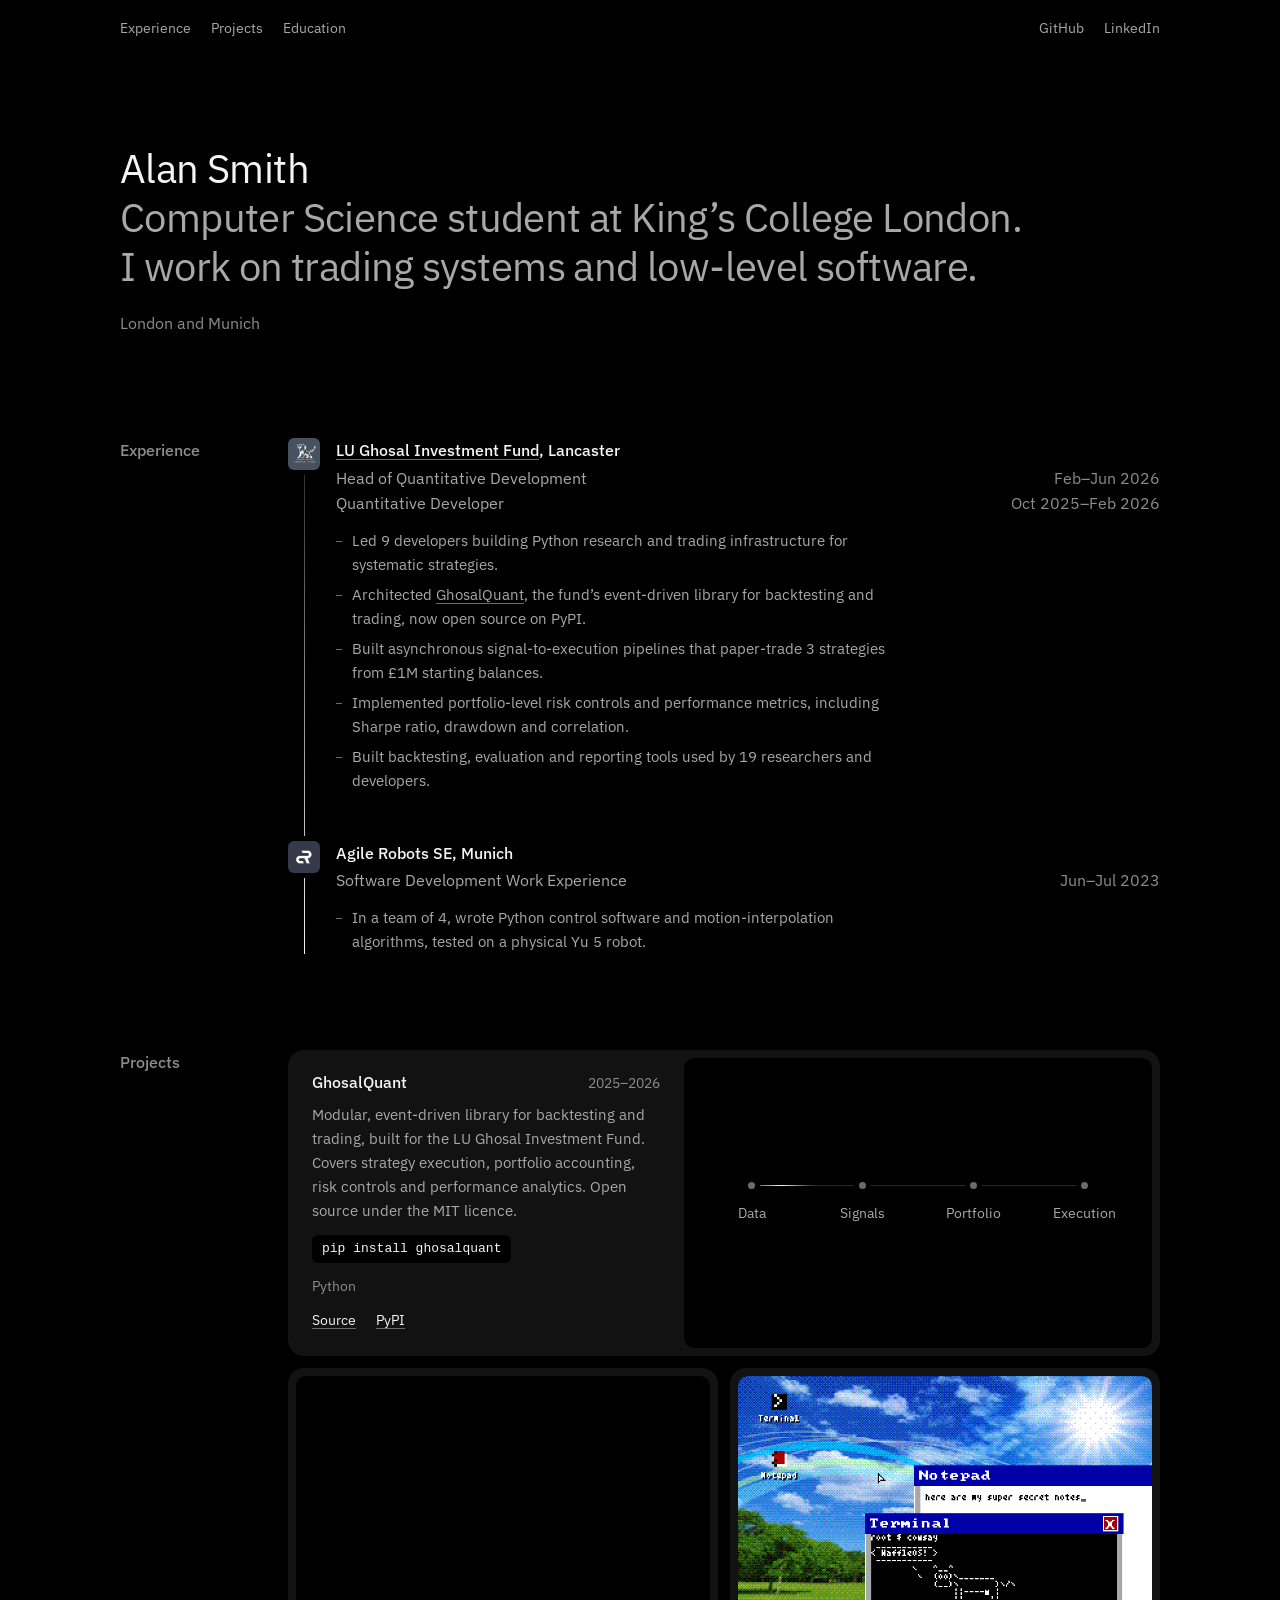
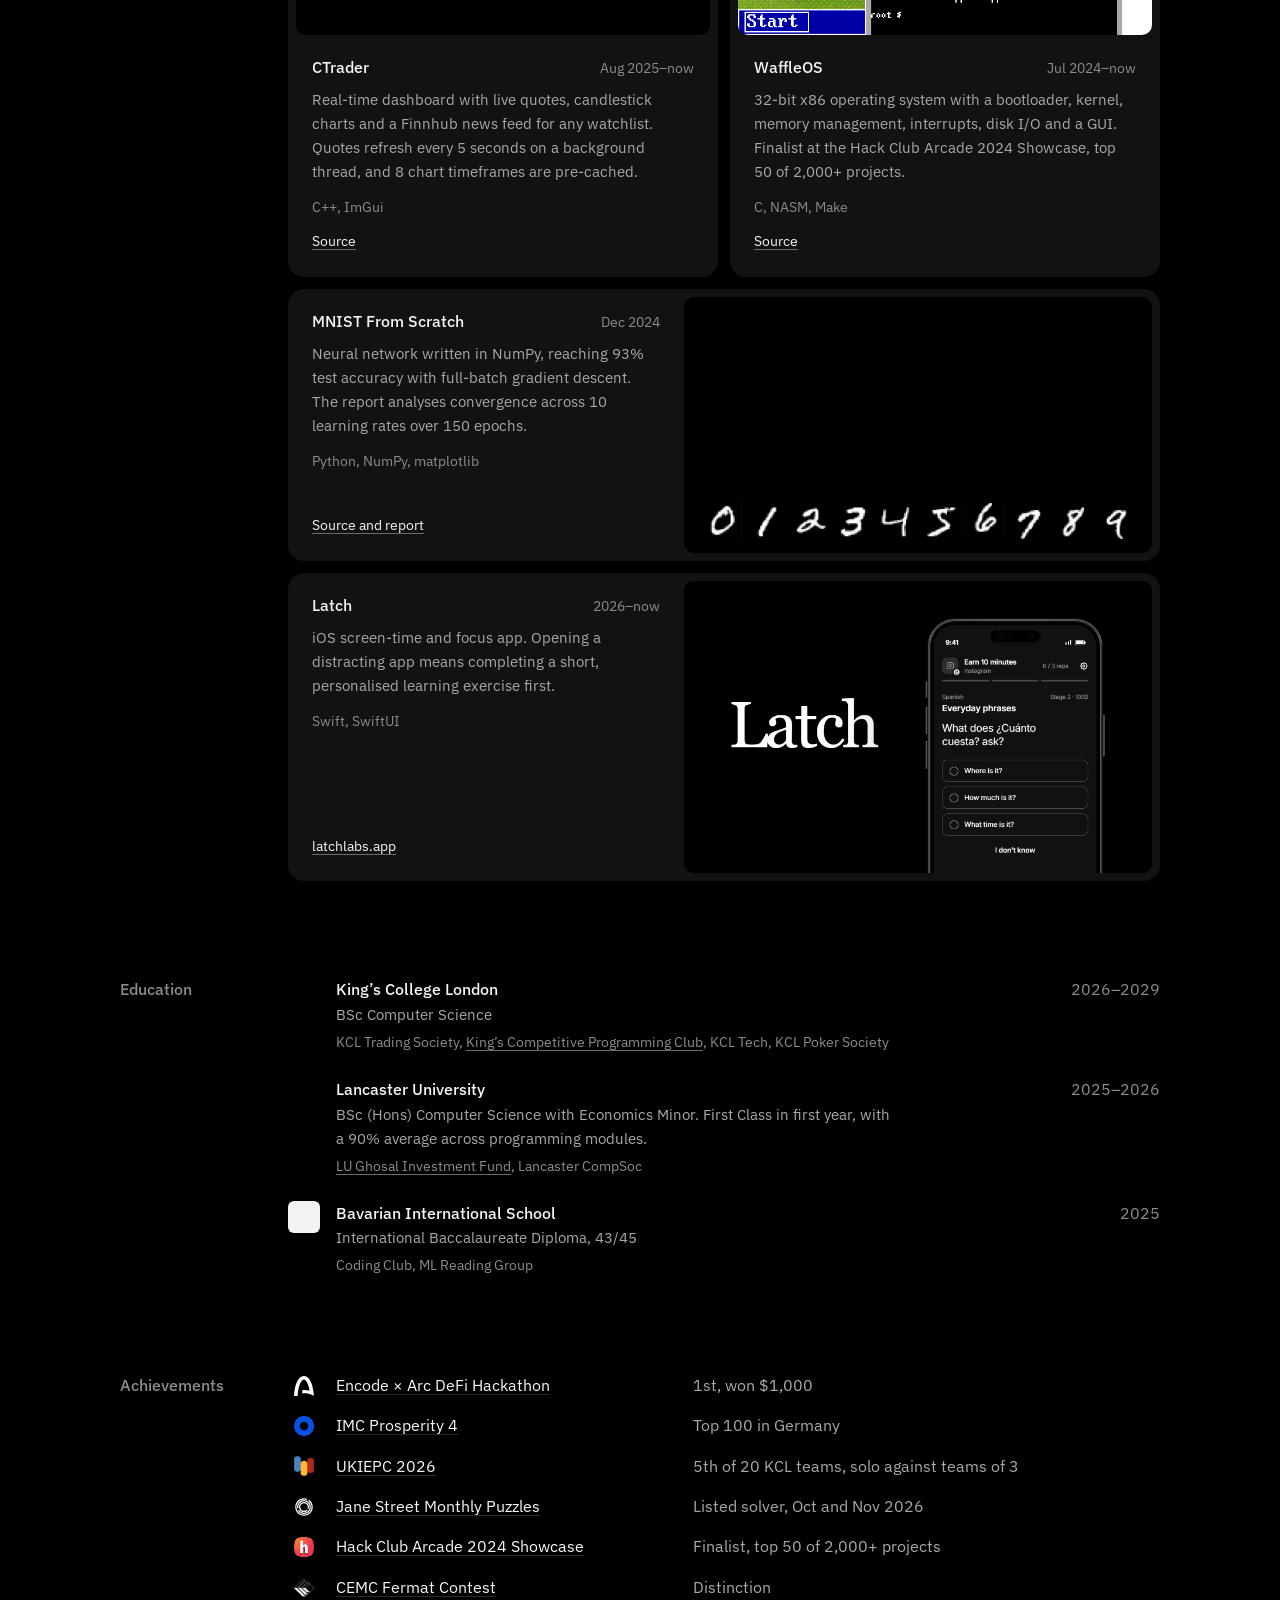
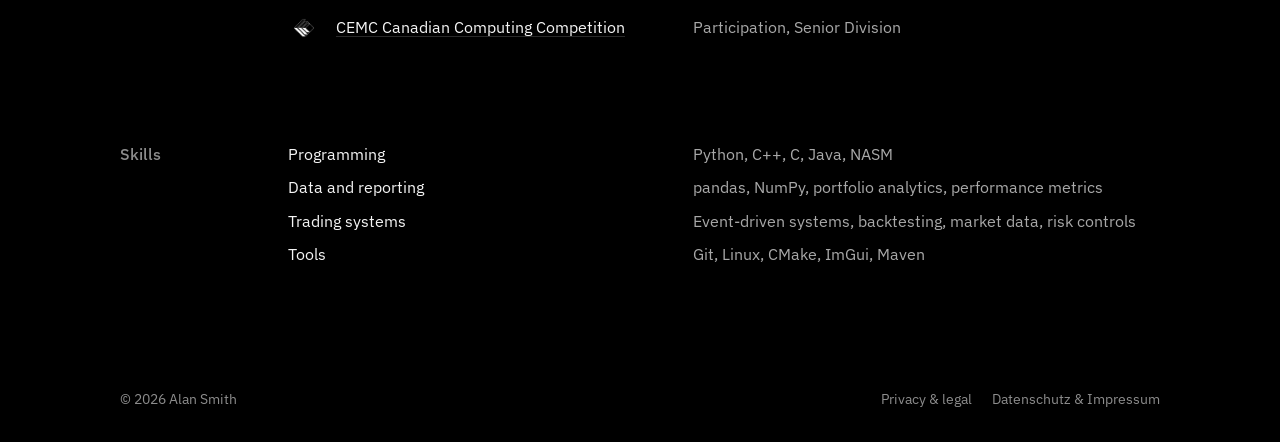
==== commit e7bc832f: "feat(portfolio): replace dot favicon with AS monogram" ====
--- a/index.html
+++ b/index.html
@@ -24,7 +24,11 @@
     <meta name="twitter:card" content="summary" />
     <link rel="canonical" href="https://alan-d-smith.github.io/" />
     <title>Alan Smith</title>
-    <link rel="icon" href="assets/favicon.svg" type="image/svg+xml" />
+    <link
+      rel="icon"
+      href="assets/favicon.svg?v=20261118-1"
+      type="image/svg+xml"
+    />
     <link rel="stylesheet" href="styles.css?v=20261118-1" />
   </head>
   <body>
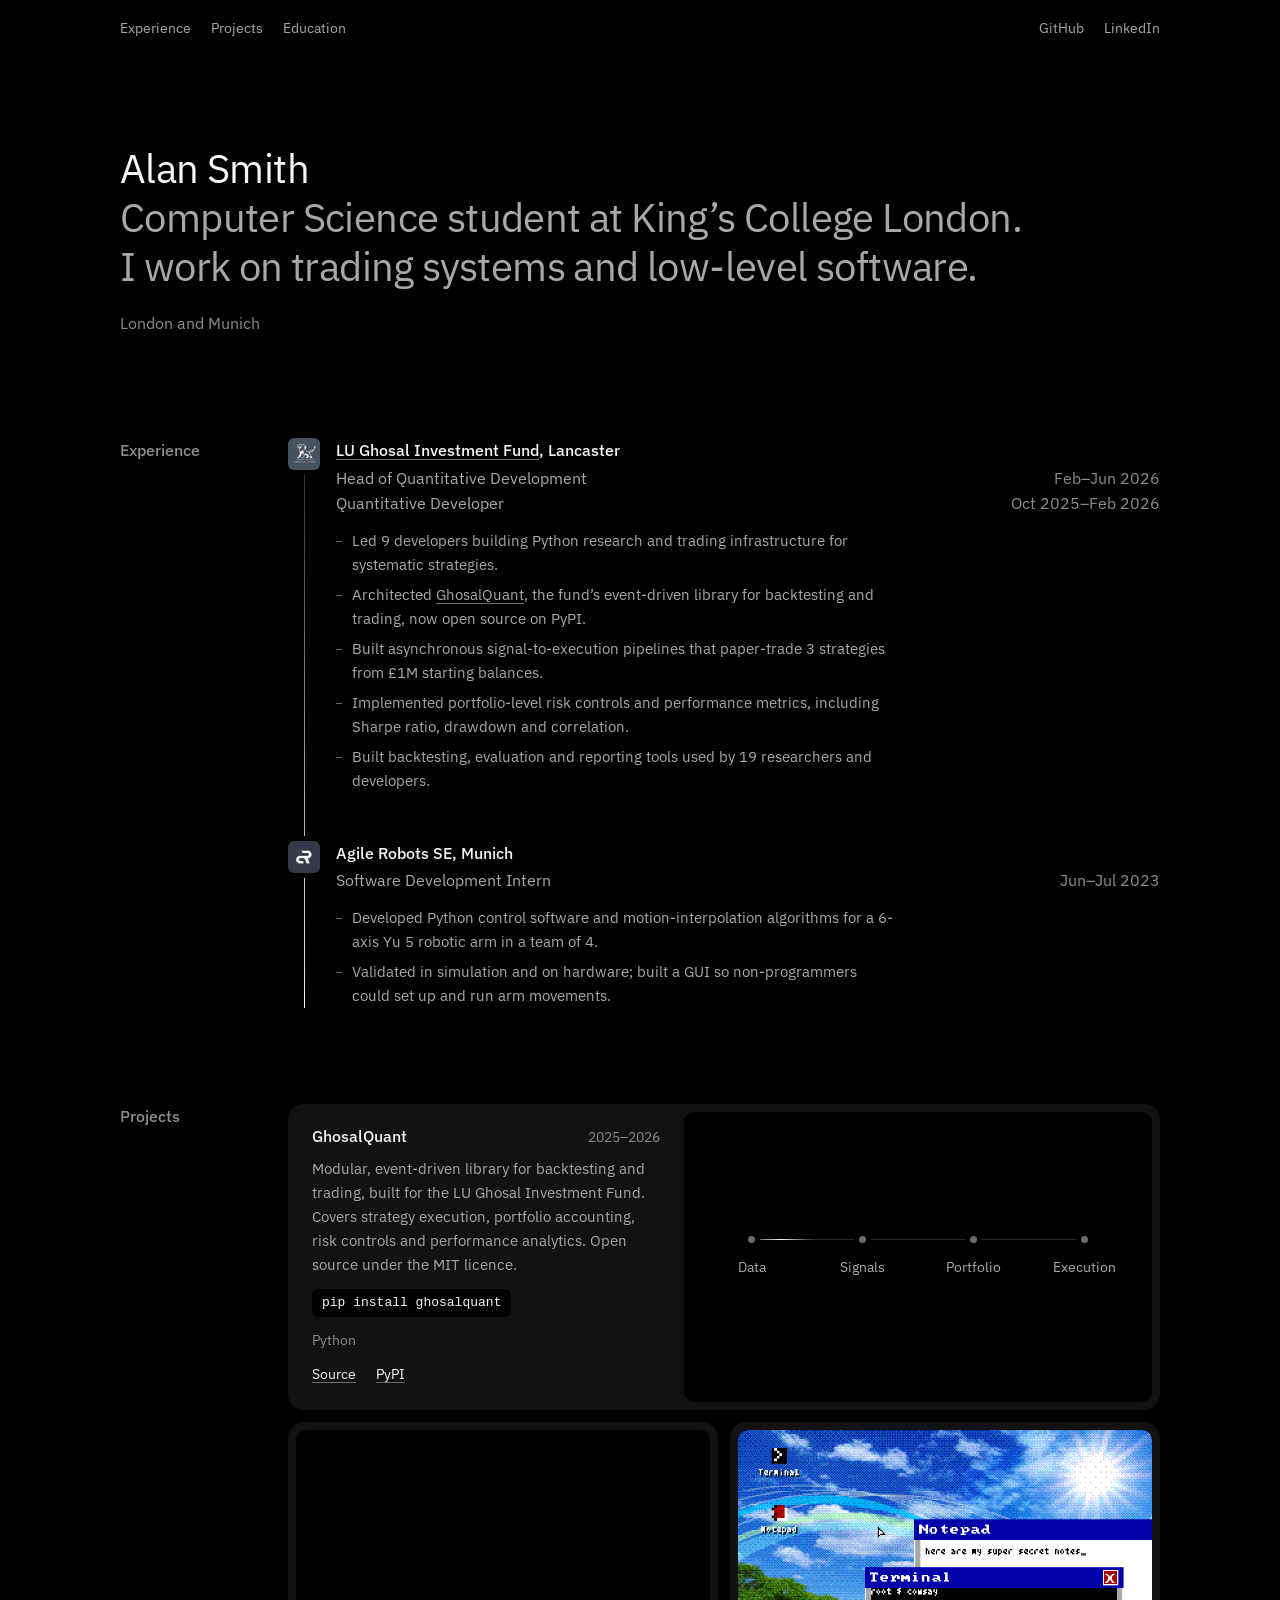
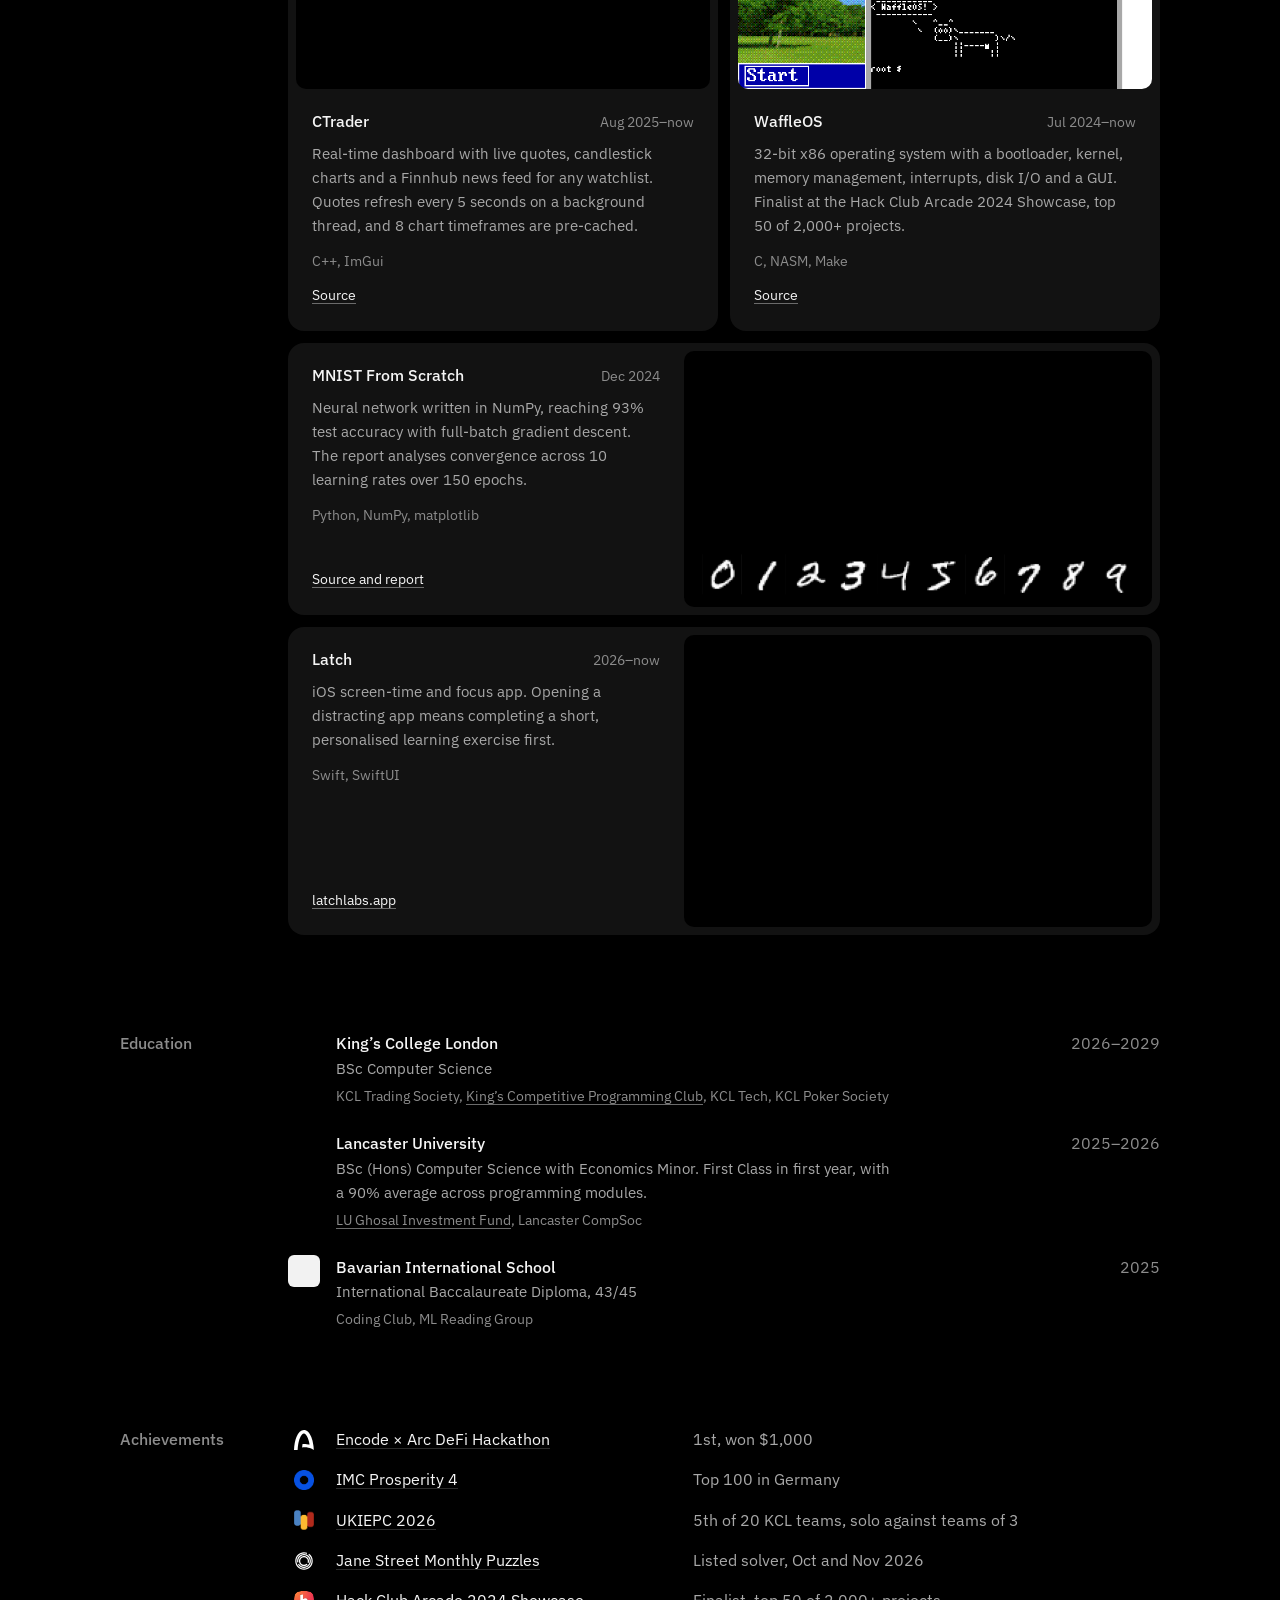
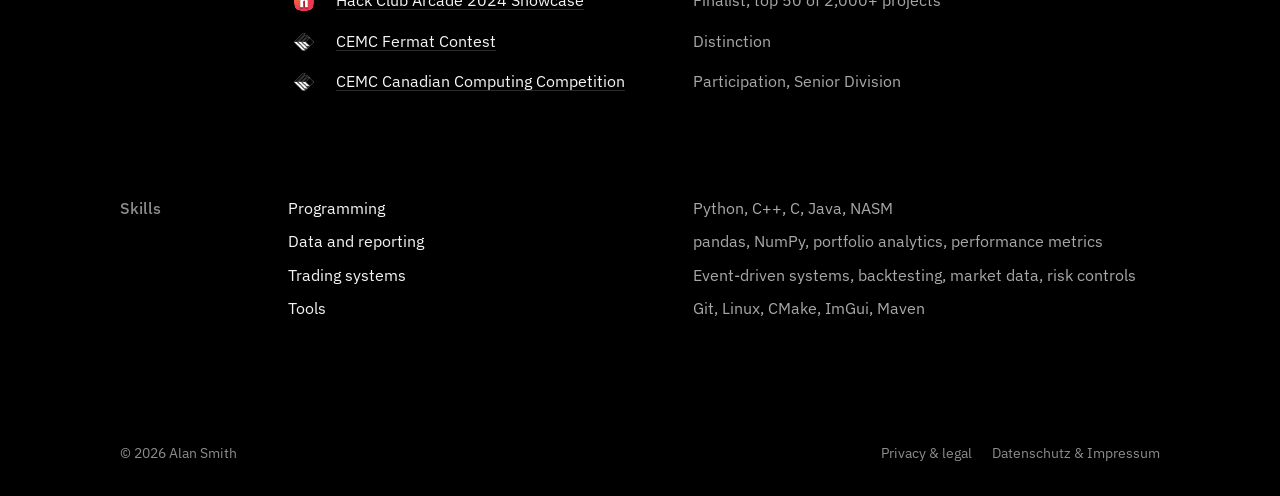
==== commit 30959764: "feat(portfolio): update Agile Robots role from CV" ====
--- a/index.html
+++ b/index.html
@@ -137,15 +137,18 @@
             <h3>Agile Robots SE, Munich</h3>
             <dl class="roles">
               <div>
-                <dt>Software Development Work Experience</dt>
+                <dt>Software Development Intern</dt>
                 <dd>Jun–Jul 2023</dd>
               </div>
             </dl>
             <ul class="points">
               <li>
-                In a team of 4, wrote Python control software and
-                motion-interpolation algorithms, tested on a physical Yu 5
-                robot.
+                Developed Python control software and motion-interpolation
+                algorithms for a 6-axis Yu 5 robotic arm in a team of 4.
+              </li>
+              <li>
+                Validated in simulation and on hardware; built a GUI so
+                non-programmers could set up and run arm movements.
               </li>
             </ul>
           </li>
